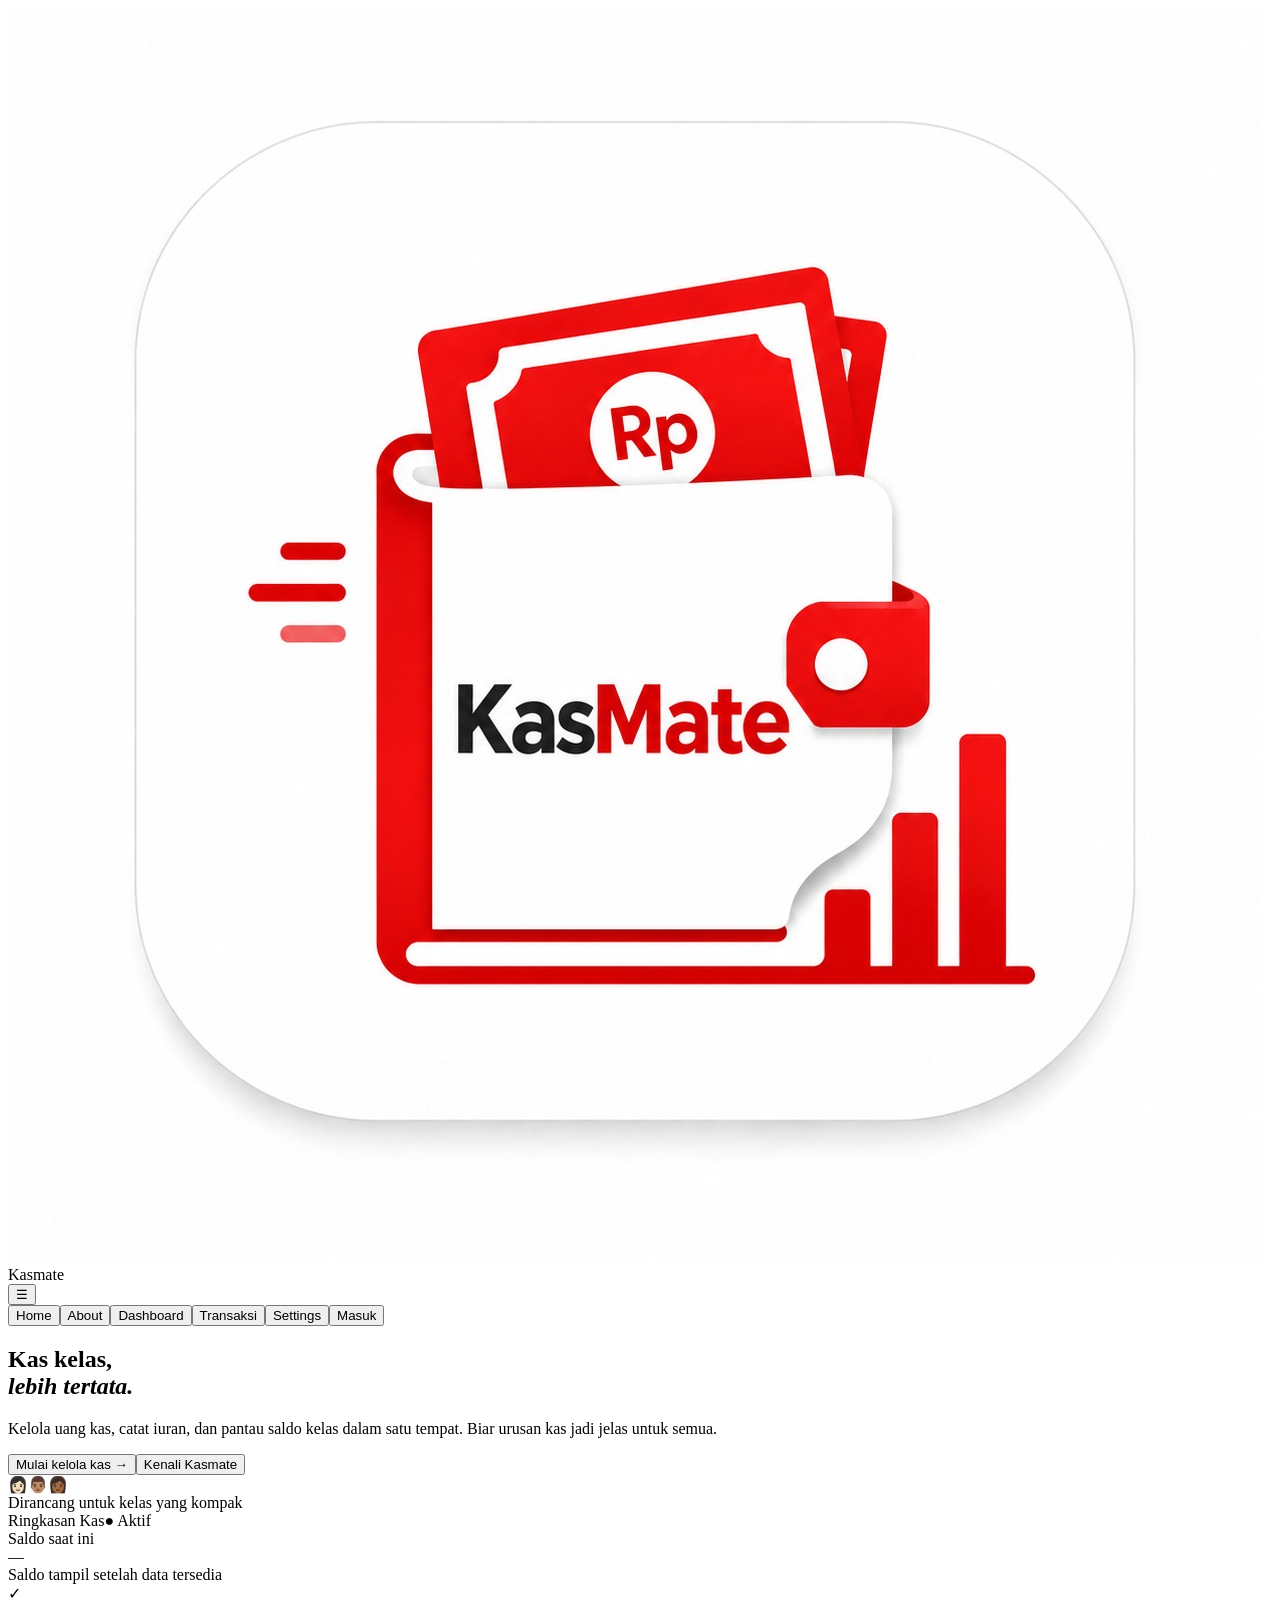
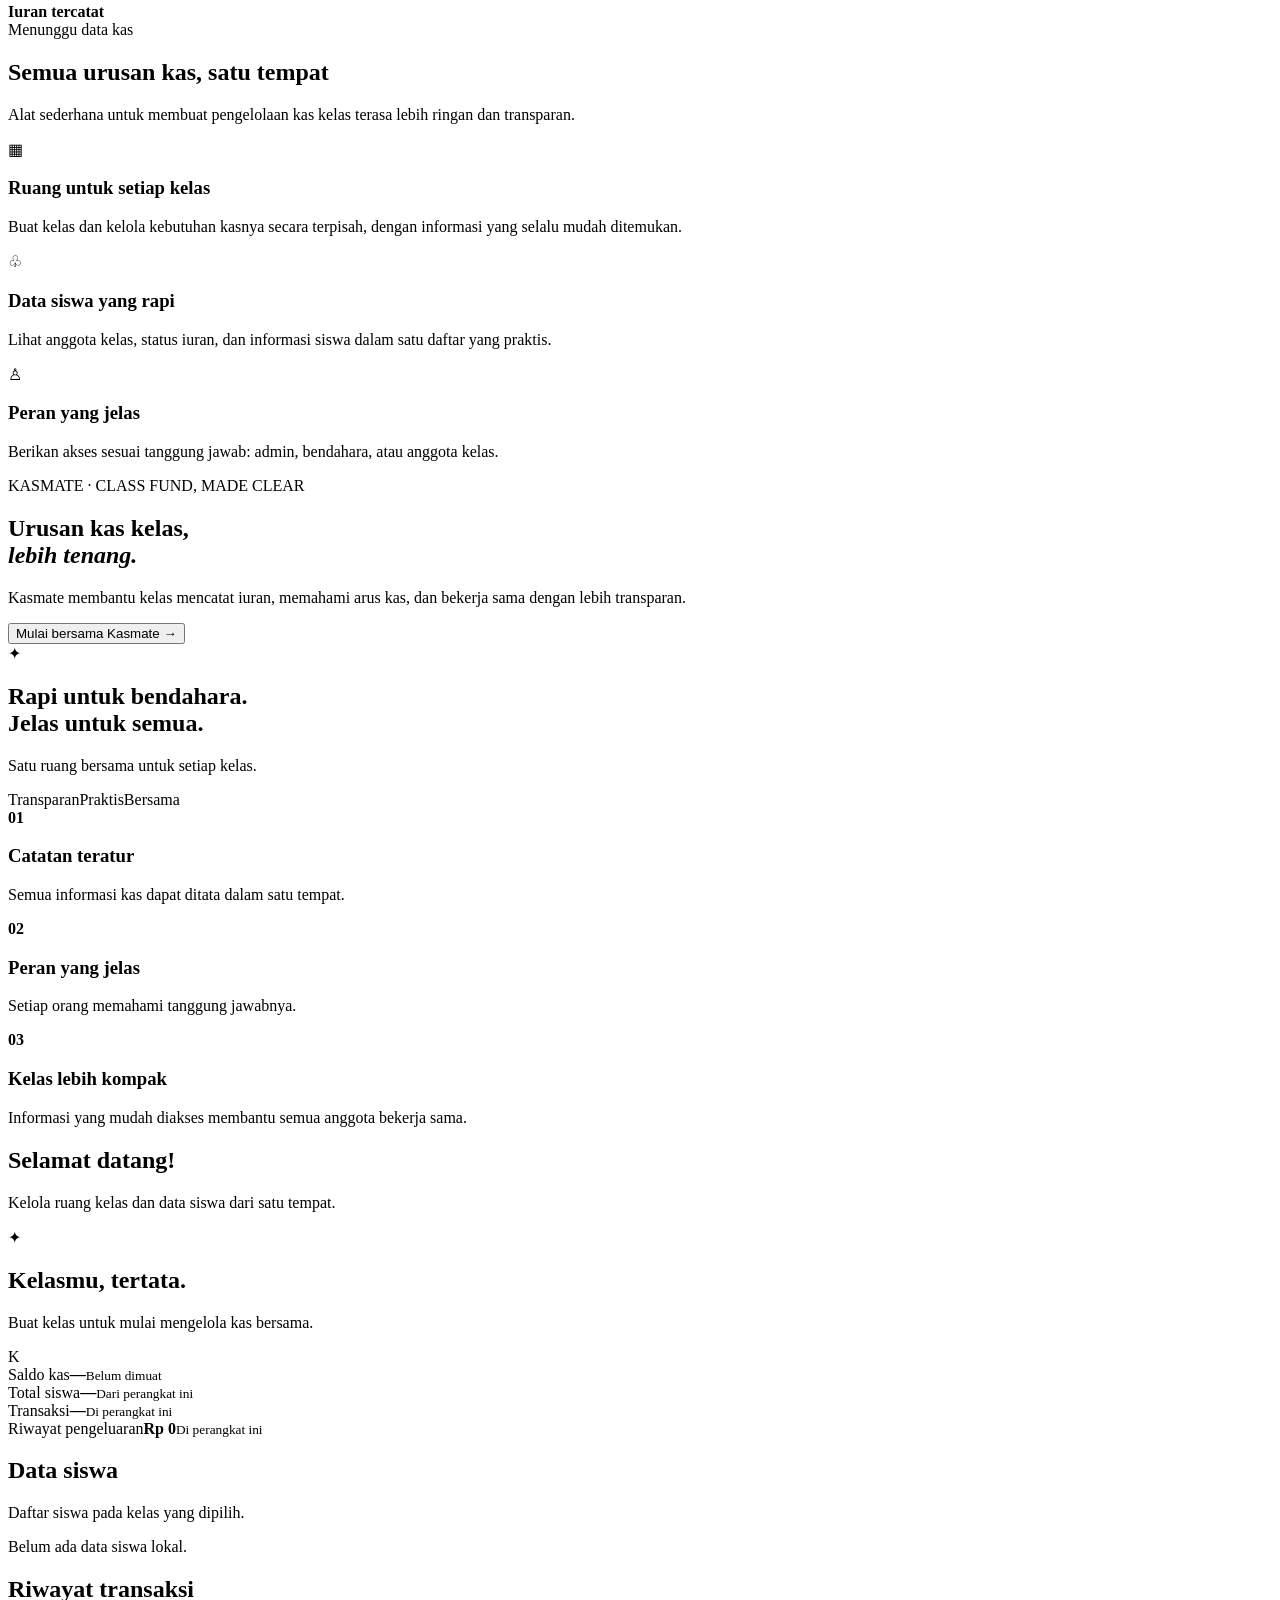
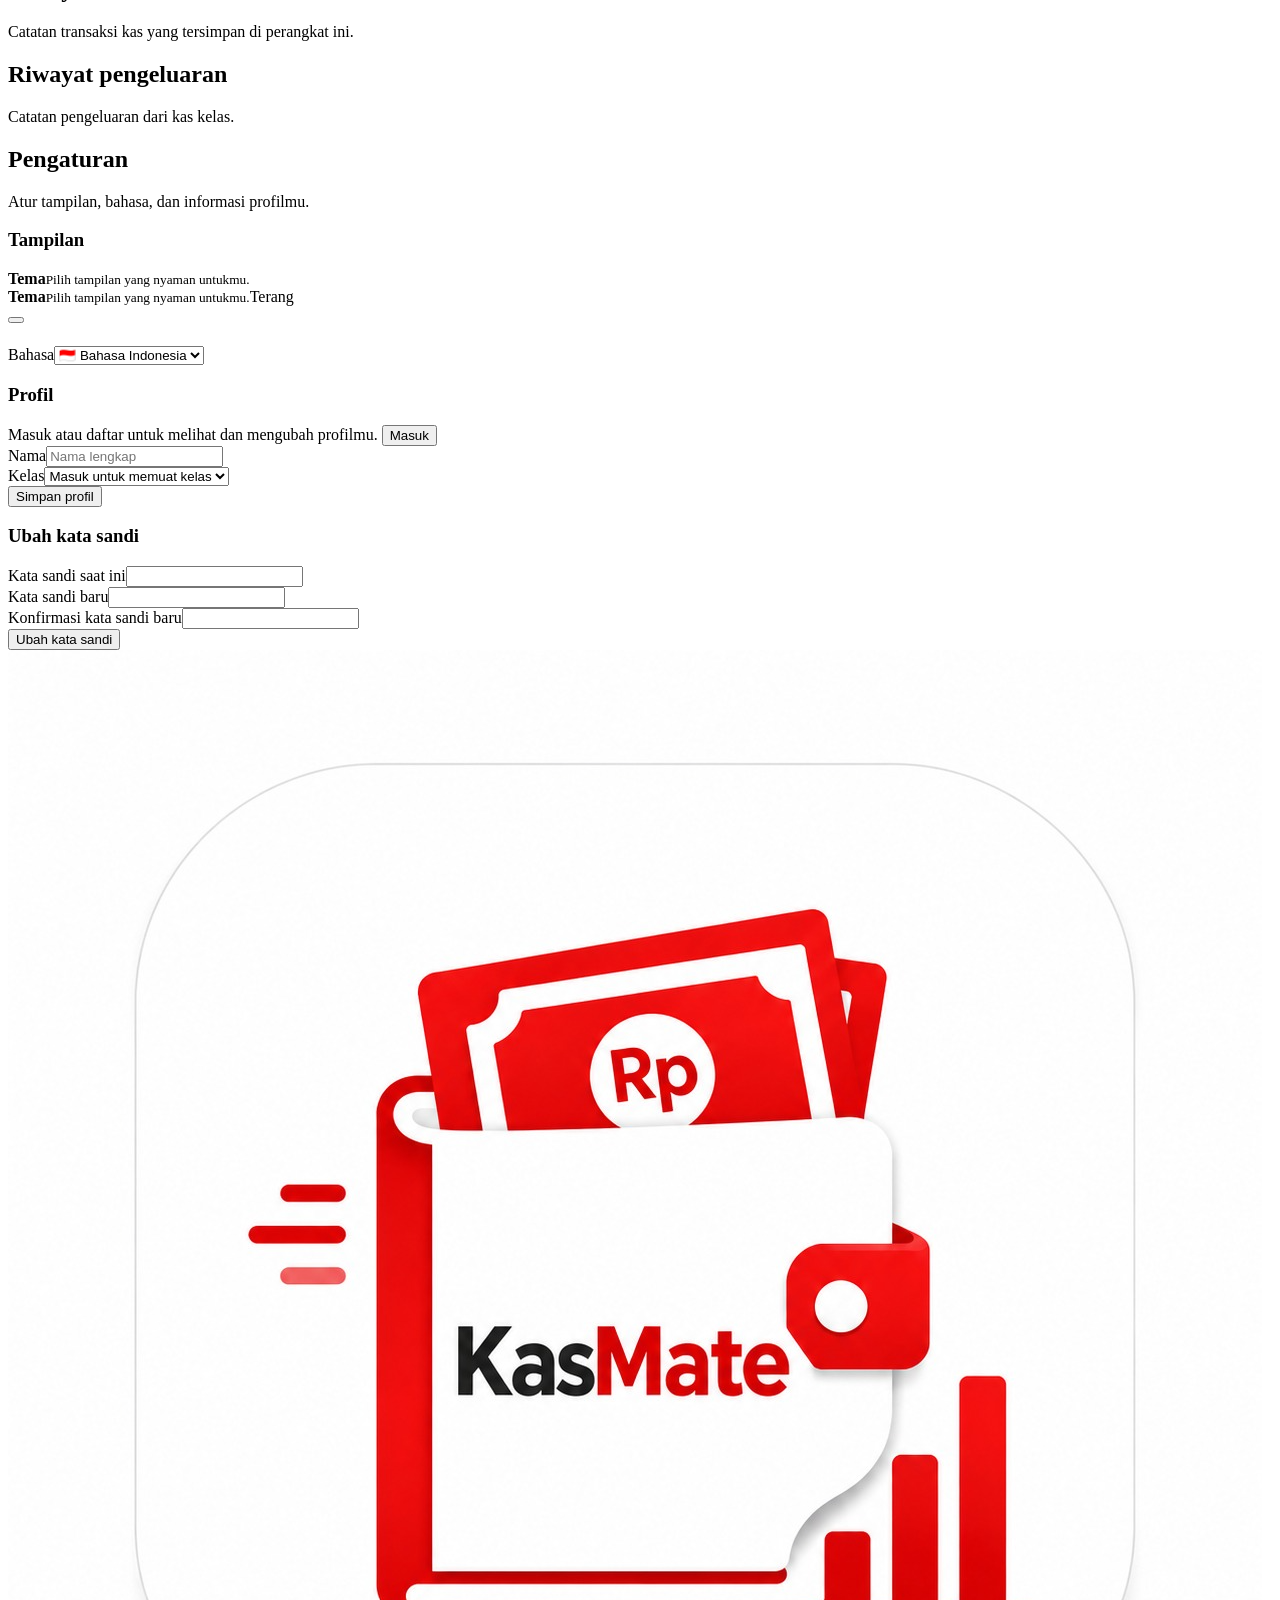
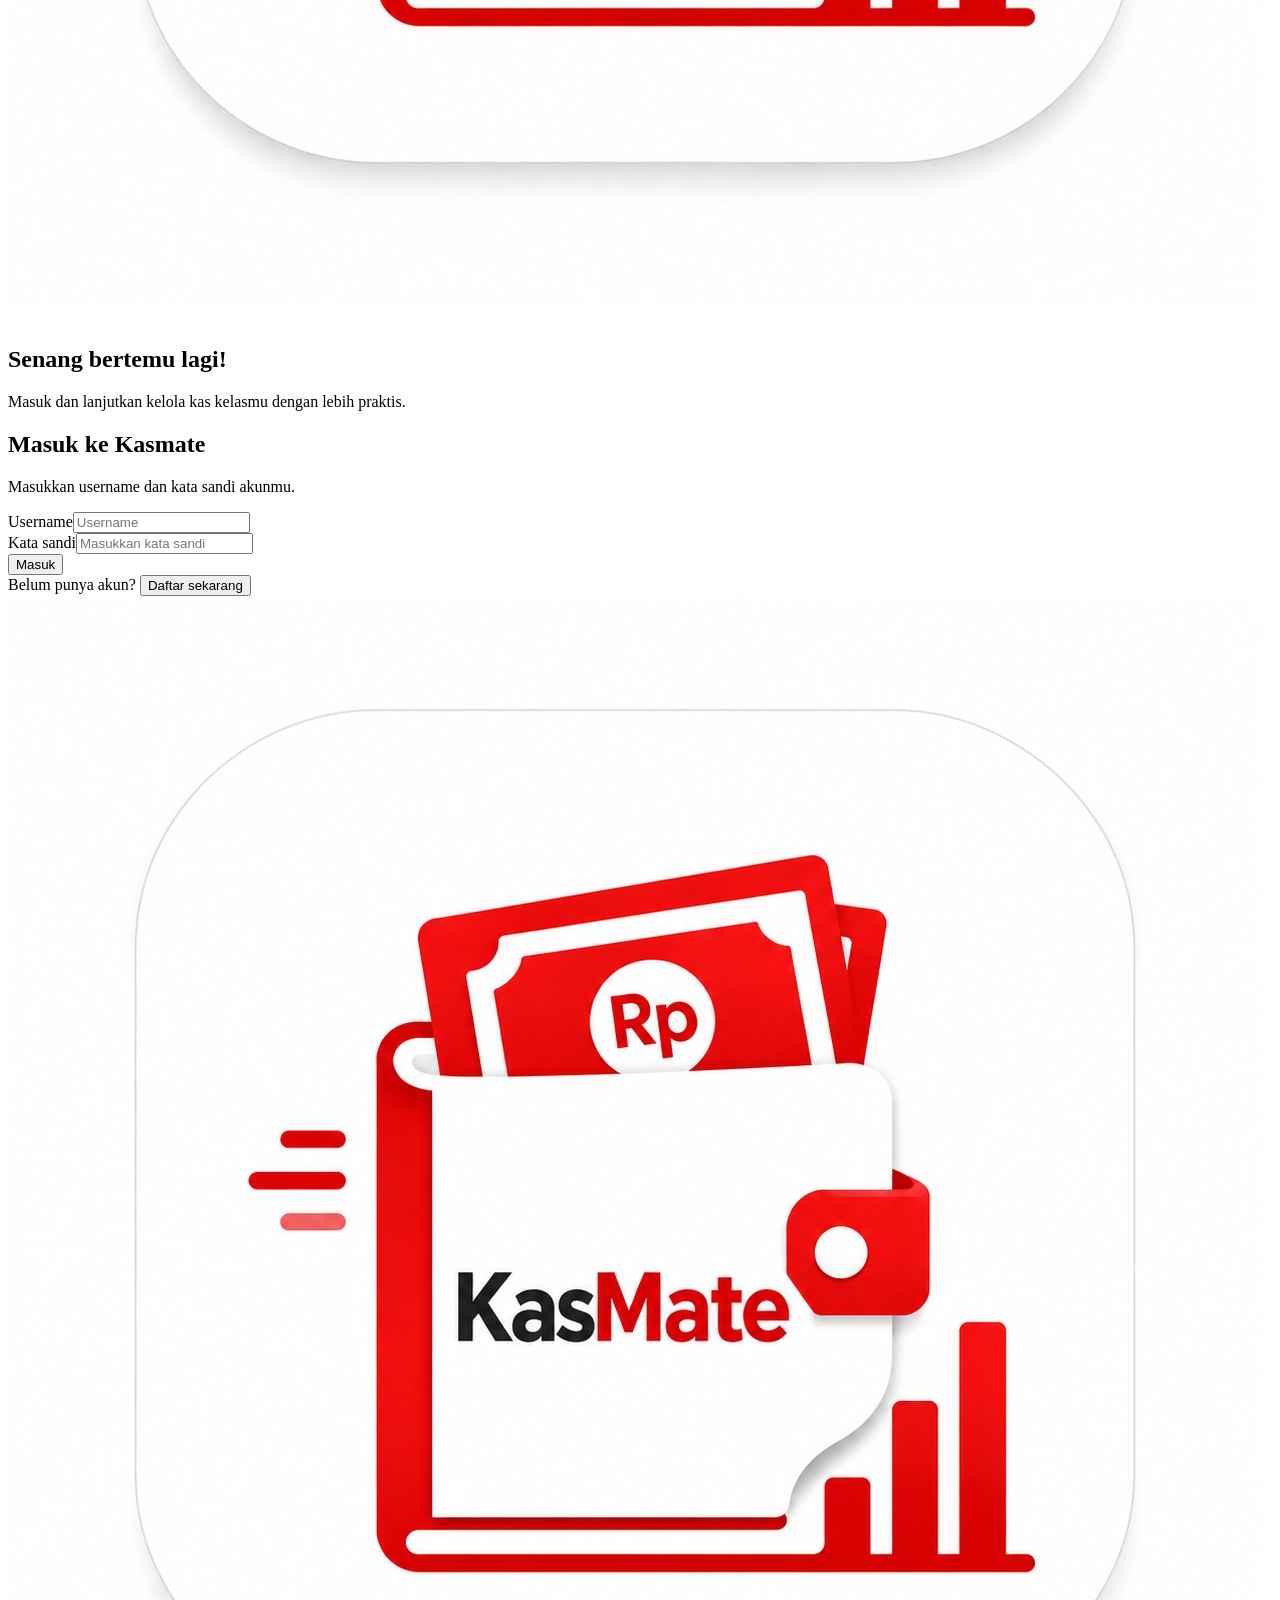
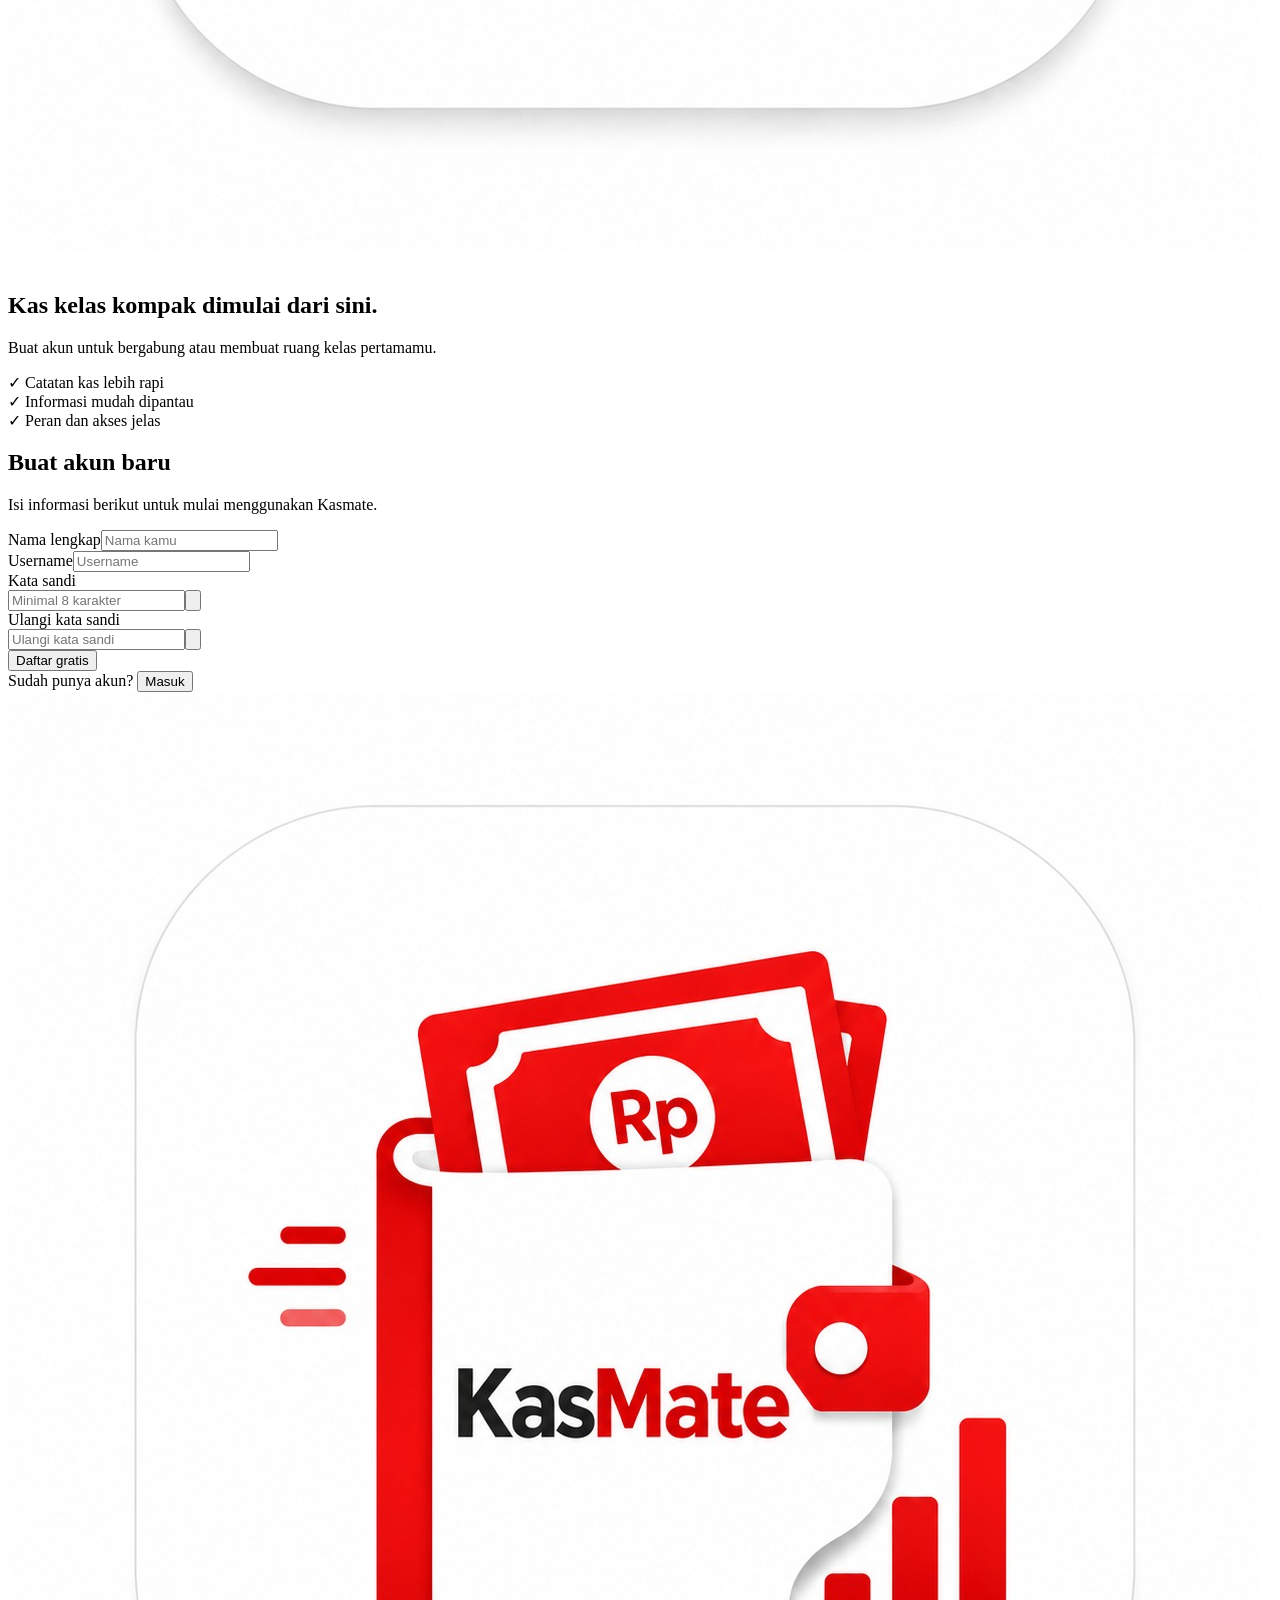
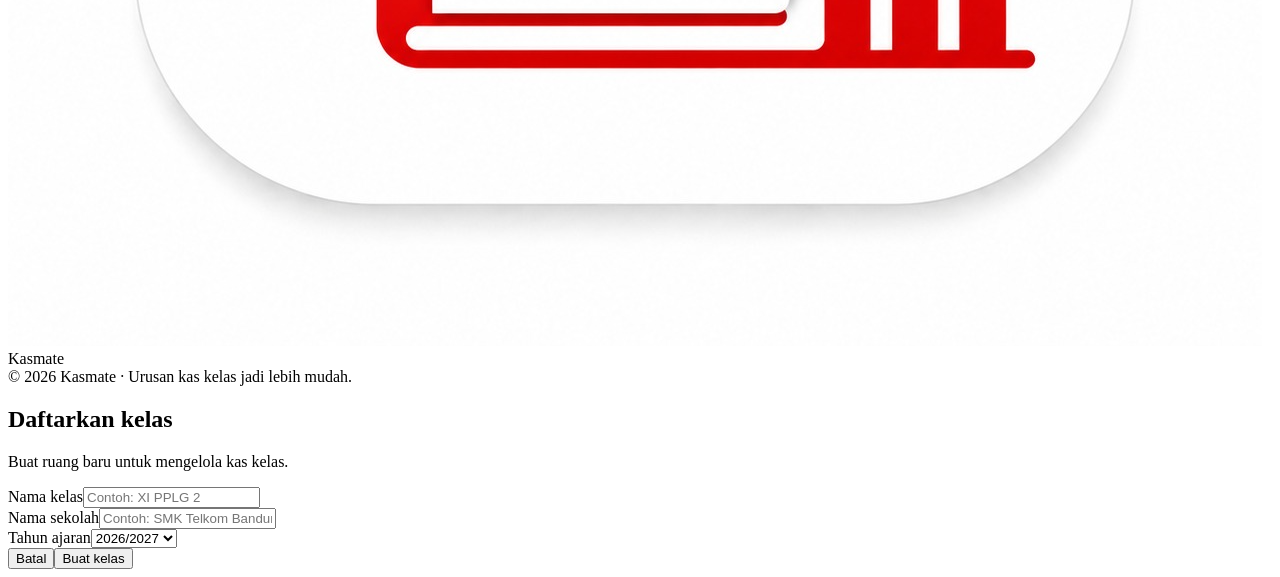
==== index.html @ 369779e2 "ngubah sedikit once again" ====
<!doctype html>
<html lang="id">
<head>
    <meta charset="utf-8">
    <meta name="viewport" content="width=device-width,initial-scale=1">
    <meta name="theme-color" content="#E31E24">
    <title>Kasmate — Kas kelas, lebih tertata</title>
    <link rel="stylesheet" href="./style.css">
</head>
<body>
    <div class="shell">
        <header class="topbar">
            <div class="brand" onclick="go('home')"><img class="brand-image" src="./kasmate-logo.png"
                    alt="Logo Kasmate">Kasmate</div><button class="mobile-menu"
                onclick="document.querySelector('.nav').classList.toggle('open')">☰</button>
            <nav class="nav" id="nav"><button data-page="home" onclick="go('home')">Home</button><button
                    data-page="about" onclick="go('about')">About</button><button data-page="dashboard"
                    onclick="go('dashboard')">Dashboard</button><button data-page="transactions" onclick="go('transactions')">Transaksi</button><button data-page="settings"
                    onclick="go('settings')">Settings</button><button class="nav-cta" id="accountBtn"
                    onclick="accountAction()">Masuk</button></nav>
        </header>
        <main>
            <section class="page active" id="home">
                <div class="hero">
                    <div>
                        <h1>Kas kelas,<br><em>lebih tertata.</em></h1>
                        <p class="lead">Kelola uang kas, catat iuran, dan pantau saldo kelas dalam satu tempat. Biar
                            urusan kas jadi jelas untuk semua.</p>
                        <div class="actions"><button class="primary" onclick="go('register')">Mulai kelola kas
                                <span>→</span></button><button class="secondary" onclick="go('about')">Kenali
                                Kasmate</button></div>
                        <div class="trust">
                            <div class="avatars"><span>👩🏻</span><span>👨🏽</span><span>👩🏾</span></div>Dirancang
                            untuk kelas yang kompak
                        </div>
                    </div>
                    <div class="hero-art">
                        <div class="blob"></div>
                        <div class="dash-card">
                            <div class="dash-head"><span>Ringkasan Kas</span><span class="badge">● Aktif</span></div>
                            <div class="sub">Saldo saat ini</div>
                            <div class="balance">—</div>
                            <div class="sub">Saldo tampil setelah data tersedia</div>
                            <div class="chart"><i></i><i></i><i></i><i></i><i></i><i></i><i></i><i></i></div>
                        </div>
                        <div class="mini-card">
                            <div class="mini-icon">✓</div>
                            <div><strong>Iuran tercatat</strong>
                                <div class="sub">Menunggu data kas</div>
                            </div>
                        </div>
                    </div>
                </div>
                <div class="section">
                    <div class="section-title">
                        <h2>Semua urusan kas, satu tempat</h2>
                        <p>Alat sederhana untuk membuat pengelolaan kas kelas terasa lebih ringan dan transparan.</p>
                    </div>
                    <div class="features">
                        <article class="feature">
                            <div class="icon">▦</div>
                            <h3>Ruang untuk setiap kelas</h3>
                            <p>Buat kelas dan kelola kebutuhan kasnya secara terpisah, dengan informasi yang selalu
                                mudah ditemukan.</p>
                        </article>
                        <article class="feature">
                            <div class="icon">♧</div>
                            <h3>Data siswa yang rapi</h3>
                            <p>Lihat anggota kelas, status iuran, dan informasi siswa dalam satu daftar yang praktis.
                            </p>
                        </article>
                        <article class="feature">
                            <div class="icon">♙</div>
                            <h3>Peran yang jelas</h3>
                            <p>Berikan akses sesuai tanggung jawab: admin, bendahara, atau anggota kelas.</p>
                        </article>
                    </div>
                </div>
            </section>
            <section class="page" id="about">
                <div class="about-hero">
                    <div class="about-copy"><span class="about-kicker">KASMATE · CLASS FUND, MADE CLEAR</span>
                        <h1>Urusan kas kelas,<br><em>lebih tenang.</em></h1>
                        <p>Kasmate membantu kelas mencatat iuran, memahami arus kas, dan bekerja sama dengan lebih
                            transparan.</p><button class="primary" onclick="go('register')">Mulai bersama Kasmate
                            <span>→</span></button>
                    </div>
                    <div class="about-visual">
                        <div class="about-orbit"></div>
                        <div class="about-feature"><span class="about-feature-icon">✦</span>
                            <h2>Rapi untuk bendahara.<br>Jelas untuk semua.</h2>
                            <p>Satu ruang bersama untuk setiap kelas.</p>
                            <div class="about-tags"><span>Transparan</span><span>Praktis</span><span>Bersama</span>
                            </div>
                        </div>
                    </div>
                </div>
                <div class="about-values">
                    <article><b>01</b>
                        <h3>Catatan teratur</h3>
                        <p>Semua informasi kas dapat ditata dalam satu tempat.</p>
                    </article>
                    <article><b>02</b>
                        <h3>Peran yang jelas</h3>
                        <p>Setiap orang memahami tanggung jawabnya.</p>
                    </article>
                    <article><b>03</b>
                        <h3>Kelas lebih kompak</h3>
                        <p>Informasi yang mudah diakses membantu semua anggota bekerja sama.</p>
                    </article>
                </div>
            </section>
            <section class="page" id="dashboard">
                <div class="panel-wrap">
                    <div class="panel-head">
                        <div>
                            <h1 id="welcome">Selamat datang!</h1>
                            <p>Kelola ruang kelas dan data siswa dari satu tempat.</p>
                        </div>
                    </div>
                    <div class="class-grid dashboard-class-grid" id="classGrid"></div>
                    <div class="dashboard-intro">
                        <div><span class="dash-mark">✦</span>
                            <h2>Kelasmu, tertata.</h2>
                            <p>Buat kelas untuk mulai mengelola kas bersama.</p>
                        </div>
                        <div class="dash-decoration">K</div>
                    </div><div class="stats api-stats"><div class="stat"><span>Saldo kas</span><strong id="apiBalance">—</strong><small id="apiConnection">Belum dimuat</small></div><div class="stat"><span>Total siswa</span><strong id="apiStudentCount">—</strong><small data-local-status>Dari perangkat ini</small></div><div class="stat"><span data-t="transactionHistory">Transaksi</span><strong id="apiTransactionCount">—</strong><small>Di perangkat ini</small></div><div class="stat expense-stat"><span data-t="expenseHistory">Riwayat pengeluaran</span><strong id="expenseHistoryTotal">Rp 0</strong><small id="expenseHistoryMeta">Di perangkat ini</small></div></div>
                    <div class="panel dashboard-students">
                        <div class="panel-head"><div><h2 data-t="studentsTitle">Data siswa</h2><p data-t="studentsDesc">Daftar siswa pada kelas yang dipilih.</p></div></div>
                        <form id="studentRegistrationForm" class="student-registration" hidden>
                            <h3 data-t="registerStudent">Daftarkan murid</h3>
                            <div class="student-form-grid">
                                <div class="field"><label for="studentName" data-t="studentName">Nama murid</label><input id="studentName" required placeholder="Nama lengkap"></div>
                                <div class="field"><label for="studentNis" data-t="studentNis">NIS</label><input id="studentNis" required placeholder="Nomor induk siswa"></div>
                                <div class="field"><label for="studentClass" data-t="studentClass">Kelas</label><select id="studentClass" required></select></div>
                                <div class="field"><label for="studentRole" data-t="classRole">Peran dalam kelas</label><select id="studentRole"><option value="siswa" data-t="ordinaryStudent">Murid biasa</option><option value="bendahara" data-t="treasurerAdmin">Bendahara</option></select></div>
                            </div>
                            <p class="role-help" id="studentRoleHelp">Bendahara juga mendapat hak Admin. Admin tidak otomatis mendapat hak Bendahara.</p>
                            <button class="primary" type="submit" data-t="saveStudent">Simpan murid</button>
                            <div class="notice" id="studentNotice"></div>
                        </form>
                        <div id="apiStudents" class="empty">Belum ada data siswa lokal.</div>
                    </div>
                </div>
            </section>
            <section class="page" id="transactions">
                <div class="panel-wrap">
                    <div class="panel-head"><div><h1 data-t="transactionHistory">Riwayat transaksi</h1><p data-t="transactionHistoryDesc">Catatan transaksi kas yang tersimpan di perangkat ini.</p></div></div>
                    <div class="panel history-card"><div id="transactionHistoryFullList" class="history-list"></div></div>
                    <div class="panel history-card"><div class="panel-head"><div><h2 data-t="expenseHistory">Riwayat pengeluaran</h2><p data-t="expenseHistoryDesc">Catatan pengeluaran dari kas kelas.</p></div></div><div id="expenseHistoryFullList" class="history-list"></div></div>
                </div>
            </section>
            <section class="page" id="settings">
                <div class="panel-wrap">
                    <div class="panel-head">
                        <div>
                            <h1 data-t="settingsTitle">Pengaturan</h1>
                            <p data-t="settingsDesc">Atur tampilan, bahasa, dan informasi profilmu.</p>
                        </div>
                    </div>
                    <div class="grid-two">
                        <div class="panel">
                            <h3 data-t="appearance">Tampilan</h3>
                            <div class="row">
                                <div><strong data-t="theme">Tema</strong><small data-t="themeDesc">Pilih tampilan yang
                                        nyaman untukmu.</small></div>
                            </div>
                            <div class="theme-toggle-row"><div class="theme-toggle-copy"><strong data-t="theme">Tema</strong><small data-t="themeDesc">Pilih tampilan yang nyaman untukmu.</small><span id="themeModeLabel" aria-live="polite">Terang</span></div><button type="button" class="theme-switch" id="themeSwitch" role="switch" aria-checked="false" aria-label="Tema" onclick="toggleTheme()"><span class="theme-switch-thumb" aria-hidden="true"></span></button></div>
                            <div class="field" style="margin-top:22px"><label for="languageSelect"
                                    data-t="language">Bahasa</label><select id="languageSelect"
                                    onchange="setLanguage(this.value)">
                                    <option value="id">🇮🇩 Bahasa Indonesia</option>
                                    <option value="en">🇬🇧 English</option>
                                </select></div>
                        </div>
                        <div class="panel" id="profilePanel">
                            <h3 data-t="profile">Profil</h3>
                            <div class="profile-locked" id="profileLocked">Masuk atau daftar untuk melihat dan mengubah
                                profilmu. <button onclick="go('login')">Masuk</button></div>
                            <form id="profileForm">
                                <div class="field"><label for="profileName" data-t="name">Nama</label><input
                                        id="profileName" required placeholder="Nama lengkap"></div>
                                <div class="field"><label for="profileClass" id="profileClassLabel" data-t="class">Kelas</label><select id="profileClass"><option value="">Masuk untuk memuat kelas</option></select></div><button class="primary" type="submit"
                                    data-t="saveProfile">Simpan profil</button>
                                <div class="notice" id="profileNotice"></div>
                            </form>
                            <form id="passwordForm" class="password-form"><h3 data-t="changePassword">Ubah kata sandi</h3><div class="field"><label for="currentPassword" data-t="currentPassword">Kata sandi saat ini</label><input id="currentPassword" type="password" autocomplete="current-password" required></div><div class="field"><label for="newPassword" data-t="newPassword">Kata sandi baru</label><input id="newPassword" type="password" minlength="8" autocomplete="new-password" required></div><div class="field"><label for="confirmPassword" data-t="confirmPassword">Konfirmasi kata sandi baru</label><input id="confirmPassword" type="password" minlength="8" autocomplete="new-password" required></div><button class="secondary" type="submit" data-t="updatePassword">Ubah kata sandi</button><div class="notice" id="passwordNotice"></div></form>
                        </div>
                    </div>
                </div>
            </section>
            <section class="page" id="login">
                <div class="auth-shell">
                    <div class="auth-aside"><span class="brand" style="color:white"><img class="brand-image"
                                src="./kasmate-logo.png" alt="Logo Kasmate">Kasmate</span>
                        <h2>Senang bertemu lagi!</h2>
                        <p>Masuk dan lanjutkan kelola kas kelasmu dengan lebih praktis.</p>
                    </div>
                    <div class="auth-content">
                        <form class="auth-form" id="loginForm">
                            <h1>Masuk ke Kasmate</h1>
                            <p>Masukkan username dan kata sandi akunmu.</p>
                            <div class="notice" id="loginNotice"></div>
                            <div class="field"><label>Username</label><input type="text" placeholder="Username"
                                    required></div>
                            <div class="field"><label>Kata sandi</label><input type="password"
                                    placeholder="Masukkan kata sandi" required minlength="8"></div><button
                                class="primary">Masuk</button>
                            <div class="switch">Belum punya akun? <button type="button" onclick="go('register')">Daftar
                                    sekarang</button></div>
                        </form>
                    </div>
                </div>
            </section>
            <section class="page" id="register">
                <div class="auth-shell">
                    <div class="auth-aside"><span class="brand" style="color:white"><img class="brand-image"
                                src="./kasmate-logo.png" alt="Logo Kasmate">Kasmate</span>
                        <h2>Kas kelas kompak dimulai dari sini.</h2>
                        <p>Buat akun untuk bergabung atau membuat ruang kelas pertamamu.</p>
                        <p>✓ Catatan kas lebih rapi<br>✓ Informasi mudah dipantau<br>✓ Peran dan akses jelas</p>
                    </div>
                    <div class="auth-content">
                        <form class="auth-form" id="registerForm">
                            <h1>Buat akun baru</h1>
                            <p>Isi informasi berikut untuk mulai menggunakan Kasmate.</p>
                            <div class="notice" id="registerNotice"></div>
                            <div class="field"><label>Nama lengkap</label><input name="name" placeholder="Nama kamu"
                                    required></div>
                            <div class="field"><label>Username</label><input name="username" type="text"
                                    placeholder="Username" required></div>
                            <div class="field"><label for="registerPassword">Kata sandi</label><div class="password-input-wrap"><input id="registerPassword" name="password" type="password" autocomplete="new-password" placeholder="Minimal 8 karakter" required minlength="8"><button class="password-toggle" type="button" data-password-toggle="registerPassword" aria-label="Lihat kata sandi" aria-pressed="false"><svg viewBox="0 0 24 24" aria-hidden="true"><path d="M2 12s3.6-7 10-7 10 7 10 7-3.6 7-10 7S2 12 2 12Z"/><circle cx="12" cy="12" r="3"/></svg></button></div></div>
                            <div class="field"><label for="registerPasswordConfirm">Ulangi kata sandi</label><div class="password-input-wrap"><input id="registerPasswordConfirm" name="confirmPassword" type="password" autocomplete="new-password" placeholder="Ulangi kata sandi" required><button class="password-toggle" type="button" data-password-toggle="registerPasswordConfirm" aria-label="Lihat kata sandi" aria-pressed="false"><svg viewBox="0 0 24 24" aria-hidden="true"><path d="M2 12s3.6-7 10-7 10 7 10 7-3.6 7-10 7S2 12 2 12Z"/><circle cx="12" cy="12" r="3"/></svg></button></div></div>
                            <button class="primary">Daftar
                                gratis</button>
                            <div class="switch">Sudah punya akun? <button type="button"
                                    onclick="go('login')">Masuk</button></div>
                        </form>
                    </div>
                </div>
            </section>
        </main>
        <footer class="footer">
            <div class="brand" onclick="go('home')"><img class="brand-image" src="./kasmate-logo.png"
                    alt="Logo Kasmate">Kasmate</div><span>© 2026 Kasmate · Urusan kas kelas jadi lebih mudah.</span>
        </footer>
    </div>
    <div class="modal-back" id="modalBack" onclick="if(event.target===this)closeModal()">
        <div class="modal">
            <h2>Daftarkan kelas</h2>
            <p>Buat ruang baru untuk mengelola kas kelas.</p>
            <div class="field"><label>Nama kelas</label><input id="newClassName" placeholder="Contoh: XI PPLG 2"></div>
            <div class="field"><label>Nama sekolah</label><input id="newSchool"
                    placeholder="Contoh: SMK Telkom Bandung"></div>
            <div class="field"><label>Tahun ajaran</label><select id="newYear">
                    <option>2026/2027</option>
                    <option>2025/2026</option>
                </select></div>
            <div class="modal-actions"><button class="secondary" onclick="closeModal()">Batal</button><button
                    class="primary" onclick="addClass()">Buat kelas</button></div>
        </div>
    </div>
    <div class="toast" id="toast"></div>
        <script src="./script.js"></script>
</body>
</html>
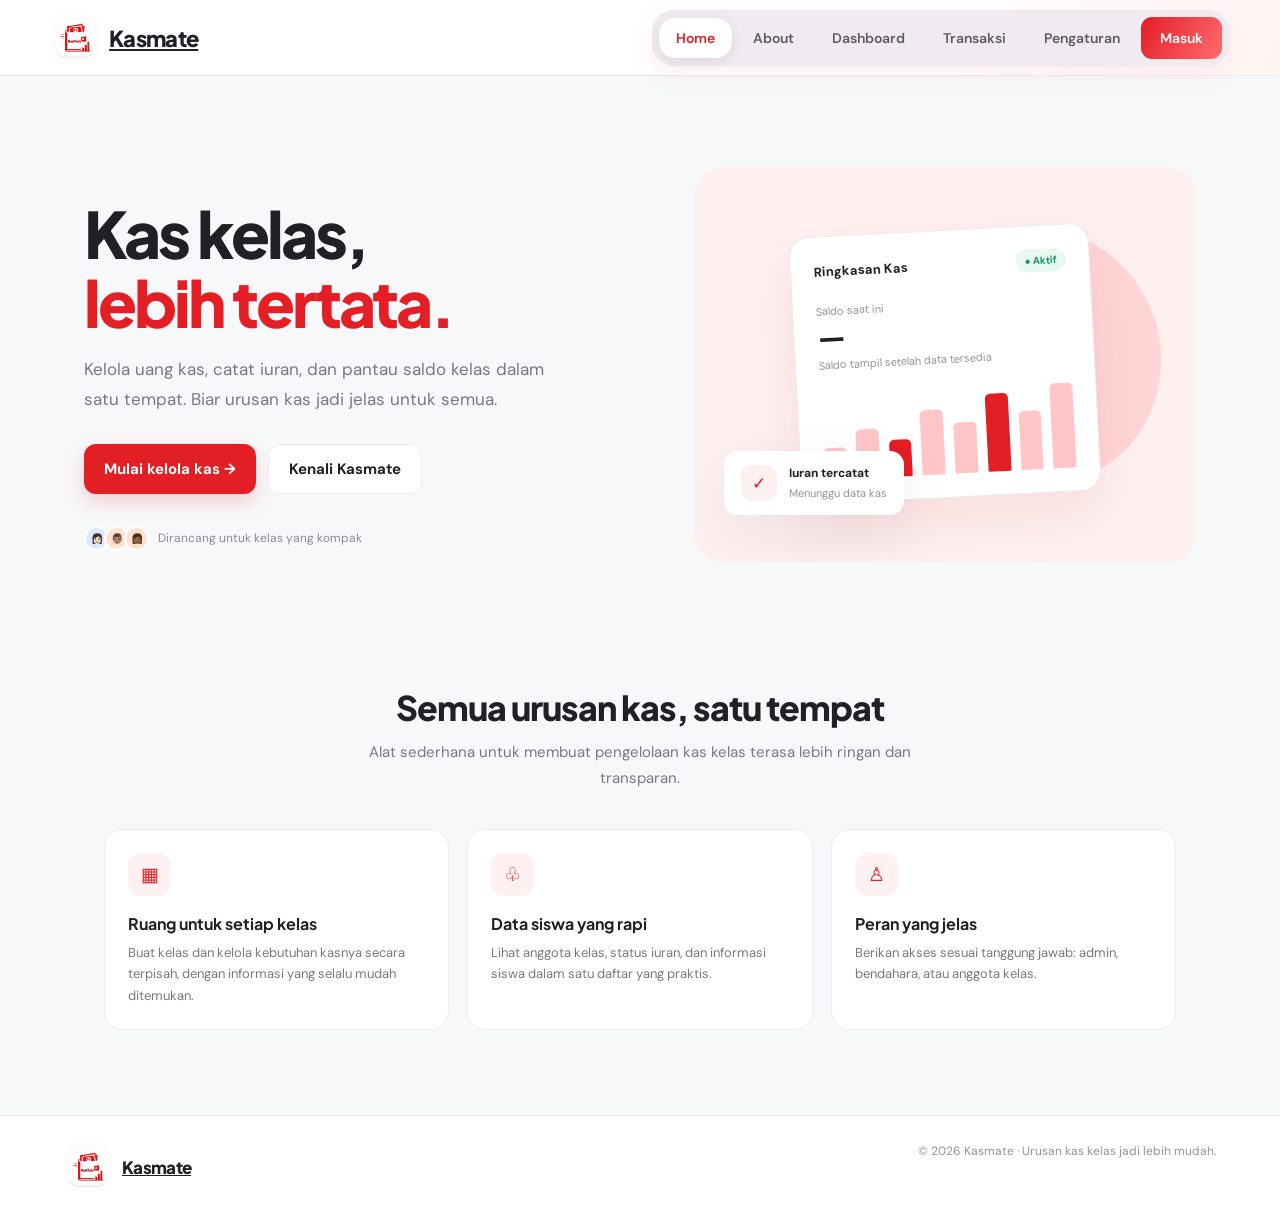
==== commit e4205a3d: "steven josjis" ====
--- a/index.html
+++ b/index.html
@@ -1,51 +1,92 @@
 <!doctype html>
 <html lang="id">
 <head>
-    <meta charset="utf-8">
-    <meta name="viewport" content="width=device-width,initial-scale=1">
-    <meta name="theme-color" content="#E31E24">
-    <title>Kasmate — Kas kelas, lebih tertata</title>
-    <link rel="stylesheet" href="./style.css">
+<meta charset="utf-8">
+<meta name="viewport" content="width=device-width,initial-scale=1">
+<meta name="theme-color" content="#E31E24">
+<title>Kasmate — Kas kelas, lebih tertata</title>
+<link rel="stylesheet" href="./css/style.css">
 </head>
 <body>
-    <div class="shell">
-        <header class="topbar">
-            <div class="brand" onclick="go('home')"><img class="brand-image" src="./kasmate-logo.png"
-                    alt="Logo Kasmate">Kasmate</div><button class="mobile-menu"
+<div class="shell">
+<header class="topbar">
+            <a class="brand" href="index.html">
+<img class="brand-image" src="./assets/kasmate-logo.png"
+                    alt="Logo Kasmate">Kasmate</a>
+<button class="mobile-menu"
                 onclick="document.querySelector('.nav').classList.toggle('open')">☰</button>
-            <nav class="nav" id="nav"><button data-page="home" onclick="go('home')">Home</button><button
-                    data-page="about" onclick="go('about')">About</button><button data-page="dashboard"
-                    onclick="go('dashboard')">Dashboard</button><button data-page="transactions" onclick="go('transactions')">Transaksi</button><button data-page="settings"
-                    onclick="go('settings')">Settings</button><button class="nav-cta" id="accountBtn"
-                    onclick="accountAction()">Masuk</button></nav>
+            <nav class="nav" id="nav">
+<a data-page="home"  href="index.html">Home</a>
+<a
+                    data-page="about" href="about.html">About</a>
+<a data-page="dashboard"
+                    href="dashboard.html">Dashboard</a>
+<a data-page="transactions" href="transactions.html">Transaksi</a>
+<a data-page="settings"
+                    href="settings.html">Settings</a>
+<button class="nav-cta" id="accountBtn"
+                    onclick="accountAction()">Masuk</button>
+</nav>
         </header>
-        <main>
-            <section class="page active" id="home">
+<main>
+<section class="page active" id="home">
                 <div class="hero">
                     <div>
-                        <h1>Kas kelas,<br><em>lebih tertata.</em></h1>
+                        <h1>Kas kelas,<br>
+<em>lebih tertata.</em>
+</h1>
                         <p class="lead">Kelola uang kas, catat iuran, dan pantau saldo kelas dalam satu tempat. Biar
                             urusan kas jadi jelas untuk semua.</p>
-                        <div class="actions"><button class="primary" onclick="go('register')">Mulai kelola kas
-                                <span>→</span></button><button class="secondary" onclick="go('about')">Kenali
-                                Kasmate</button></div>
+                        <div class="actions">
+<button class="primary" onclick="go('register')">Mulai kelola kas
+                                <span>→</span>
+</button>
+<button class="secondary" onclick="go('about')">Kenali
+                                Kasmate</button>
+</div>
                         <div class="trust">
-                            <div class="avatars"><span>👩🏻</span><span>👨🏽</span><span>👩🏾</span></div>Dirancang
+                            <div class="avatars">
+<span>👩🏻</span>
+<span>👨🏽</span>
+<span>👩🏾</span>
+</div>Dirancang
                             untuk kelas yang kompak
                         </div>
                     </div>
                     <div class="hero-art">
-                        <div class="blob"></div>
+                        <div class="blob">
+</div>
                         <div class="dash-card">
-                            <div class="dash-head"><span>Ringkasan Kas</span><span class="badge">● Aktif</span></div>
+                            <div class="dash-head">
+<span>Ringkasan Kas</span>
+<span class="badge">● Aktif</span>
+</div>
                             <div class="sub">Saldo saat ini</div>
                             <div class="balance">—</div>
                             <div class="sub">Saldo tampil setelah data tersedia</div>
-                            <div class="chart"><i></i><i></i><i></i><i></i><i></i><i></i><i></i><i></i></div>
+                            <div class="chart">
+<i>
+</i>
+<i>
+</i>
+<i>
+</i>
+<i>
+</i>
+<i>
+</i>
+<i>
+</i>
+<i>
+</i>
+<i>
+</i>
+</div>
                         </div>
                         <div class="mini-card">
                             <div class="mini-icon">✓</div>
-                            <div><strong>Iuran tercatat</strong>
+                            <div>
+<strong>Iuran tercatat</strong>
                                 <div class="sub">Menunggu data kas</div>
                             </div>
                         </div>
@@ -77,191 +118,42 @@
                     </div>
                 </div>
             </section>
-            <section class="page" id="about">
-                <div class="about-hero">
-                    <div class="about-copy"><span class="about-kicker">KASMATE · CLASS FUND, MADE CLEAR</span>
-                        <h1>Urusan kas kelas,<br><em>lebih tenang.</em></h1>
-                        <p>Kasmate membantu kelas mencatat iuran, memahami arus kas, dan bekerja sama dengan lebih
-                            transparan.</p><button class="primary" onclick="go('register')">Mulai bersama Kasmate
-                            <span>→</span></button>
-                    </div>
-                    <div class="about-visual">
-                        <div class="about-orbit"></div>
-                        <div class="about-feature"><span class="about-feature-icon">✦</span>
-                            <h2>Rapi untuk bendahara.<br>Jelas untuk semua.</h2>
-                            <p>Satu ruang bersama untuk setiap kelas.</p>
-                            <div class="about-tags"><span>Transparan</span><span>Praktis</span><span>Bersama</span>
-                            </div>
-                        </div>
-                    </div>
-                </div>
-                <div class="about-values">
-                    <article><b>01</b>
-                        <h3>Catatan teratur</h3>
-                        <p>Semua informasi kas dapat ditata dalam satu tempat.</p>
-                    </article>
-                    <article><b>02</b>
-                        <h3>Peran yang jelas</h3>
-                        <p>Setiap orang memahami tanggung jawabnya.</p>
-                    </article>
-                    <article><b>03</b>
-                        <h3>Kelas lebih kompak</h3>
-                        <p>Informasi yang mudah diakses membantu semua anggota bekerja sama.</p>
-                    </article>
-                </div>
-            </section>
-            <section class="page" id="dashboard">
-                <div class="panel-wrap">
-                    <div class="panel-head">
-                        <div>
-                            <h1 id="welcome">Selamat datang!</h1>
-                            <p>Kelola ruang kelas dan data siswa dari satu tempat.</p>
-                        </div>
-                    </div>
-                    <div class="class-grid dashboard-class-grid" id="classGrid"></div>
-                    <div class="dashboard-intro">
-                        <div><span class="dash-mark">✦</span>
-                            <h2>Kelasmu, tertata.</h2>
-                            <p>Buat kelas untuk mulai mengelola kas bersama.</p>
-                        </div>
-                        <div class="dash-decoration">K</div>
-                    </div><div class="stats api-stats"><div class="stat"><span>Saldo kas</span><strong id="apiBalance">—</strong><small id="apiConnection">Belum dimuat</small></div><div class="stat"><span>Total siswa</span><strong id="apiStudentCount">—</strong><small data-local-status>Dari perangkat ini</small></div><div class="stat"><span data-t="transactionHistory">Transaksi</span><strong id="apiTransactionCount">—</strong><small>Di perangkat ini</small></div><div class="stat expense-stat"><span data-t="expenseHistory">Riwayat pengeluaran</span><strong id="expenseHistoryTotal">Rp 0</strong><small id="expenseHistoryMeta">Di perangkat ini</small></div></div>
-                    <div class="panel dashboard-students">
-                        <div class="panel-head"><div><h2 data-t="studentsTitle">Data siswa</h2><p data-t="studentsDesc">Daftar siswa pada kelas yang dipilih.</p></div></div>
-                        <form id="studentRegistrationForm" class="student-registration" hidden>
-                            <h3 data-t="registerStudent">Daftarkan murid</h3>
-                            <div class="student-form-grid">
-                                <div class="field"><label for="studentName" data-t="studentName">Nama murid</label><input id="studentName" required placeholder="Nama lengkap"></div>
-                                <div class="field"><label for="studentNis" data-t="studentNis">NIS</label><input id="studentNis" required placeholder="Nomor induk siswa"></div>
-                                <div class="field"><label for="studentClass" data-t="studentClass">Kelas</label><select id="studentClass" required></select></div>
-                                <div class="field"><label for="studentRole" data-t="classRole">Peran dalam kelas</label><select id="studentRole"><option value="siswa" data-t="ordinaryStudent">Murid biasa</option><option value="bendahara" data-t="treasurerAdmin">Bendahara</option></select></div>
-                            </div>
-                            <p class="role-help" id="studentRoleHelp">Bendahara juga mendapat hak Admin. Admin tidak otomatis mendapat hak Bendahara.</p>
-                            <button class="primary" type="submit" data-t="saveStudent">Simpan murid</button>
-                            <div class="notice" id="studentNotice"></div>
-                        </form>
-                        <div id="apiStudents" class="empty">Belum ada data siswa lokal.</div>
-                    </div>
-                </div>
-            </section>
-            <section class="page" id="transactions">
-                <div class="panel-wrap">
-                    <div class="panel-head"><div><h1 data-t="transactionHistory">Riwayat transaksi</h1><p data-t="transactionHistoryDesc">Catatan transaksi kas yang tersimpan di perangkat ini.</p></div></div>
-                    <div class="panel history-card"><div id="transactionHistoryFullList" class="history-list"></div></div>
-                    <div class="panel history-card"><div class="panel-head"><div><h2 data-t="expenseHistory">Riwayat pengeluaran</h2><p data-t="expenseHistoryDesc">Catatan pengeluaran dari kas kelas.</p></div></div><div id="expenseHistoryFullList" class="history-list"></div></div>
-                </div>
-            </section>
-            <section class="page" id="settings">
-                <div class="panel-wrap">
-                    <div class="panel-head">
-                        <div>
-                            <h1 data-t="settingsTitle">Pengaturan</h1>
-                            <p data-t="settingsDesc">Atur tampilan, bahasa, dan informasi profilmu.</p>
-                        </div>
-                    </div>
-                    <div class="grid-two">
-                        <div class="panel">
-                            <h3 data-t="appearance">Tampilan</h3>
-                            <div class="row">
-                                <div><strong data-t="theme">Tema</strong><small data-t="themeDesc">Pilih tampilan yang
-                                        nyaman untukmu.</small></div>
-                            </div>
-                            <div class="theme-toggle-row"><div class="theme-toggle-copy"><strong data-t="theme">Tema</strong><small data-t="themeDesc">Pilih tampilan yang nyaman untukmu.</small><span id="themeModeLabel" aria-live="polite">Terang</span></div><button type="button" class="theme-switch" id="themeSwitch" role="switch" aria-checked="false" aria-label="Tema" onclick="toggleTheme()"><span class="theme-switch-thumb" aria-hidden="true"></span></button></div>
-                            <div class="field" style="margin-top:22px"><label for="languageSelect"
-                                    data-t="language">Bahasa</label><select id="languageSelect"
-                                    onchange="setLanguage(this.value)">
-                                    <option value="id">🇮🇩 Bahasa Indonesia</option>
-                                    <option value="en">🇬🇧 English</option>
-                                </select></div>
-                        </div>
-                        <div class="panel" id="profilePanel">
-                            <h3 data-t="profile">Profil</h3>
-                            <div class="profile-locked" id="profileLocked">Masuk atau daftar untuk melihat dan mengubah
-                                profilmu. <button onclick="go('login')">Masuk</button></div>
-                            <form id="profileForm">
-                                <div class="field"><label for="profileName" data-t="name">Nama</label><input
-                                        id="profileName" required placeholder="Nama lengkap"></div>
-                                <div class="field"><label for="profileClass" id="profileClassLabel" data-t="class">Kelas</label><select id="profileClass"><option value="">Masuk untuk memuat kelas</option></select></div><button class="primary" type="submit"
-                                    data-t="saveProfile">Simpan profil</button>
-                                <div class="notice" id="profileNotice"></div>
-                            </form>
-                            <form id="passwordForm" class="password-form"><h3 data-t="changePassword">Ubah kata sandi</h3><div class="field"><label for="currentPassword" data-t="currentPassword">Kata sandi saat ini</label><input id="currentPassword" type="password" autocomplete="current-password" required></div><div class="field"><label for="newPassword" data-t="newPassword">Kata sandi baru</label><input id="newPassword" type="password" minlength="8" autocomplete="new-password" required></div><div class="field"><label for="confirmPassword" data-t="confirmPassword">Konfirmasi kata sandi baru</label><input id="confirmPassword" type="password" minlength="8" autocomplete="new-password" required></div><button class="secondary" type="submit" data-t="updatePassword">Ubah kata sandi</button><div class="notice" id="passwordNotice"></div></form>
-                        </div>
-                    </div>
-                </div>
-            </section>
-            <section class="page" id="login">
-                <div class="auth-shell">
-                    <div class="auth-aside"><span class="brand" style="color:white"><img class="brand-image"
-                                src="./kasmate-logo.png" alt="Logo Kasmate">Kasmate</span>
-                        <h2>Senang bertemu lagi!</h2>
-                        <p>Masuk dan lanjutkan kelola kas kelasmu dengan lebih praktis.</p>
-                    </div>
-                    <div class="auth-content">
-                        <form class="auth-form" id="loginForm">
-                            <h1>Masuk ke Kasmate</h1>
-                            <p>Masukkan username dan kata sandi akunmu.</p>
-                            <div class="notice" id="loginNotice"></div>
-                            <div class="field"><label>Username</label><input type="text" placeholder="Username"
-                                    required></div>
-                            <div class="field"><label>Kata sandi</label><input type="password"
-                                    placeholder="Masukkan kata sandi" required minlength="8"></div><button
-                                class="primary">Masuk</button>
-                            <div class="switch">Belum punya akun? <button type="button" onclick="go('register')">Daftar
-                                    sekarang</button></div>
-                        </form>
-                    </div>
-                </div>
-            </section>
-            <section class="page" id="register">
-                <div class="auth-shell">
-                    <div class="auth-aside"><span class="brand" style="color:white"><img class="brand-image"
-                                src="./kasmate-logo.png" alt="Logo Kasmate">Kasmate</span>
-                        <h2>Kas kelas kompak dimulai dari sini.</h2>
-                        <p>Buat akun untuk bergabung atau membuat ruang kelas pertamamu.</p>
-                        <p>✓ Catatan kas lebih rapi<br>✓ Informasi mudah dipantau<br>✓ Peran dan akses jelas</p>
-                    </div>
-                    <div class="auth-content">
-                        <form class="auth-form" id="registerForm">
-                            <h1>Buat akun baru</h1>
-                            <p>Isi informasi berikut untuk mulai menggunakan Kasmate.</p>
-                            <div class="notice" id="registerNotice"></div>
-                            <div class="field"><label>Nama lengkap</label><input name="name" placeholder="Nama kamu"
-                                    required></div>
-                            <div class="field"><label>Username</label><input name="username" type="text"
-                                    placeholder="Username" required></div>
-                            <div class="field"><label for="registerPassword">Kata sandi</label><div class="password-input-wrap"><input id="registerPassword" name="password" type="password" autocomplete="new-password" placeholder="Minimal 8 karakter" required minlength="8"><button class="password-toggle" type="button" data-password-toggle="registerPassword" aria-label="Lihat kata sandi" aria-pressed="false"><svg viewBox="0 0 24 24" aria-hidden="true"><path d="M2 12s3.6-7 10-7 10 7 10 7-3.6 7-10 7S2 12 2 12Z"/><circle cx="12" cy="12" r="3"/></svg></button></div></div>
-                            <div class="field"><label for="registerPasswordConfirm">Ulangi kata sandi</label><div class="password-input-wrap"><input id="registerPasswordConfirm" name="confirmPassword" type="password" autocomplete="new-password" placeholder="Ulangi kata sandi" required><button class="password-toggle" type="button" data-password-toggle="registerPasswordConfirm" aria-label="Lihat kata sandi" aria-pressed="false"><svg viewBox="0 0 24 24" aria-hidden="true"><path d="M2 12s3.6-7 10-7 10 7 10 7-3.6 7-10 7S2 12 2 12Z"/><circle cx="12" cy="12" r="3"/></svg></button></div></div>
-                            <button class="primary">Daftar
-                                gratis</button>
-                            <div class="switch">Sudah punya akun? <button type="button"
-                                    onclick="go('login')">Masuk</button></div>
-                        </form>
-                    </div>
-                </div>
-            </section>
-        </main>
-        <footer class="footer">
-            <div class="brand" onclick="go('home')"><img class="brand-image" src="./kasmate-logo.png"
-                    alt="Logo Kasmate">Kasmate</div><span>© 2026 Kasmate · Urusan kas kelas jadi lebih mudah.</span>
+</main>
+<footer class="footer">
+            <a class="brand" href="index.html">
+<img class="brand-image" src="./assets/kasmate-logo.png"
+                    alt="Logo Kasmate">Kasmate</a>
+<span>© 2026 Kasmate · Urusan kas kelas jadi lebih mudah.</span>
         </footer>
-    </div>
-    <div class="modal-back" id="modalBack" onclick="if(event.target===this)closeModal()">
-        <div class="modal">
-            <h2>Daftarkan kelas</h2>
-            <p>Buat ruang baru untuk mengelola kas kelas.</p>
-            <div class="field"><label>Nama kelas</label><input id="newClassName" placeholder="Contoh: XI PPLG 2"></div>
-            <div class="field"><label>Nama sekolah</label><input id="newSchool"
-                    placeholder="Contoh: SMK Telkom Bandung"></div>
-            <div class="field"><label>Tahun ajaran</label><select id="newYear">
-                    <option>2026/2027</option>
-                    <option>2025/2026</option>
-                </select></div>
-            <div class="modal-actions"><button class="secondary" onclick="closeModal()">Batal</button><button
-                    class="primary" onclick="addClass()">Buat kelas</button></div>
-        </div>
-    </div>
-    <div class="toast" id="toast"></div>
-        <script src="./script.js"></script>
+</div>
+<div class="modal-back" id="modalBack" onclick="if(event.target===this)closeModal()">
+<div class="modal">
+<h2>Daftarkan kelas</h2>
+<p>Buat ruang baru untuk mengelola kas kelas.</p>
+<div class="field">
+<label>Nama kelas</label>
+<input id="newClassName" placeholder="Contoh: XI PPLG 2">
+</div>
+<div class="field">
+<label>Nama sekolah</label>
+<input id="newSchool" placeholder="Contoh: SMK Telkom Bandung">
+</div>
+<div class="field">
+<label>Tahun ajaran</label>
+<select id="newYear">
+<option>2026/2027</option>
+<option>2025/2026</option>
+</select>
+</div>
+<div class="modal-actions">
+<button class="secondary" onclick="closeModal()">Batal</button>
+<button class="primary" onclick="addClass()">Buat kelas</button>
+</div>
+</div>
+</div>
+<div class="toast" id="toast">
+</div>
+<script src="./js/app.js">
+</script>
 </body>
-</html>
+</html>
--- a/css/style.css
+++ b/css/style.css
@@ -0,0 +1,1685 @@
+@import url('https://fonts.googleapis.com/css2?family=DM+Sans:wght@400;500;600;700;800&family=Plus+Jakarta+Sans:wght@500;600;700;800&display=swap');
+
+    :root {
+        --red: #E31E24;
+        --red-dark: #B5121B;
+        --ink: #202126;
+        --muted: #777982;
+        --line: #ececf0;
+        --soft: #FFF0F1;
+        --bg: #F7F8FA;
+        --green: #168A62;
+        --shadow: 0 20px 60px #20212612;
+    }
+
+    * {
+        box-sizing: border-box;
+    }
+
+    body {
+        margin: 0;
+        background: var(--bg);
+        color: var(--ink);
+        font: 15px 'DM Sans', sans-serif;
+    }
+
+    button,
+    input,
+    select {
+        font: inherit;
+    }
+
+    button {
+        cursor: pointer;
+    }
+
+    .shell {
+        min-height: 100vh;
+    }
+
+    .topbar {
+        height: 76px;
+        padding: 0 max(5vw, 24px);
+        display: flex;
+        align-items: center;
+        justify-content: space-between;
+        background: #fff;
+        border-bottom: 1px solid var(--line);
+        position: sticky;
+        top: 0;
+        z-index: 5;
+    }
+
+    .brand {
+        display: flex;
+        align-items: center;
+        gap: 10px;
+        font: 800 22px 'Plus Jakarta Sans';
+        letter-spacing: -.7px;
+        color: var(--ink);
+        cursor: pointer;
+    }
+
+    .brandmark {
+        width: 35px;
+        height: 35px;
+        background: var(--red);
+        border-radius: 12px;
+        display: grid;
+        place-items: center;
+        color: white;
+        font-weight: 800;
+        font-size: 18px;
+    }
+
+    .nav {
+        display: flex;
+        align-items: center;
+        gap: 30px;
+    }
+
+    .nav button,
+    .nav a {
+        background: none;
+        border: 0;
+        color: #5c5d64;
+        text-decoration: none;
+        font-size: 14px;
+        font-weight: 600;
+    }
+
+    .nav button:hover,
+    .nav button.active,
+    .nav a:hover,
+    .nav a.active {
+        color: var(--red);
+    }
+
+    .nav .nav-cta {
+        background: var(--red);
+        color: white;
+        padding: 12px 19px;
+        border-radius: 11px;
+    }
+
+    .nav-cta:hover,
+    .primary:hover {
+        background: var(--red-dark) !important;
+    }
+
+    .mobile-menu {
+        display: none;
+        background: #fff;
+        border: 0;
+        font-size: 22px;
+    }
+
+    .page {
+        display: none;
+    }
+
+    .page.active {
+        display: block;
+        animation: pageEnter .32s cubic-bezier(.2, .75, .25, 1) both;
+    }
+
+    @keyframes pageEnter {
+        from {
+            opacity: 0;
+            transform: translateY(9px);
+        }
+
+        to {
+            opacity: 1;
+            transform: translateY(0);
+        }
+    }
+
+    @media(prefers-reduced-motion:reduce) {
+        .page.active {
+            animation: none;
+        }
+    }
+
+    .hero {
+        max-width: 1160px;
+        margin: 0 auto;
+        padding: 84px 24px 78px;
+        display: grid;
+        grid-template-columns: 1fr .92fr;
+        gap: 65px;
+        align-items: center;
+        min-height: 570px;
+    }
+
+    .eyebrow {
+        display: inline-flex;
+        align-items: center;
+        gap: 8px;
+        background: #fff0f0;
+        color: var(--red);
+        padding: 9px 13px;
+        border-radius: 30px;
+        font-size: 12px;
+        font-weight: 700;
+        letter-spacing: .2px;
+    }
+
+    .eyebrow i {
+        width: 7px;
+        height: 7px;
+        background: var(--red);
+        border-radius: 100%;
+    }
+
+    h1,
+    h2,
+    h3,
+    p {
+        margin-top: 0;
+    }
+
+    h1 {
+        font: 800 clamp(40px, 5vw, 64px)/1.08 'Plus Jakarta Sans';
+        letter-spacing: -3px;
+        margin: 22px 0 18px;
+    }
+
+    h1 em {
+        font-style: normal;
+        color: var(--red);
+    }
+
+    .lead {
+        color: var(--muted);
+        font-size: 17px;
+        line-height: 1.75;
+        max-width: 490px;
+    }
+
+    .actions {
+        display: flex;
+        gap: 12px;
+        margin: 29px 0 32px;
+        flex-wrap: wrap;
+    }
+
+    .primary,
+    .secondary {
+        border: 0;
+        border-radius: 12px;
+        padding: 14px 20px;
+        font-weight: 700;
+    }
+
+    .primary {
+        color: #fff;
+        background: var(--red);
+        box-shadow: 0 8px 20px #E31E2430;
+    }
+
+    .secondary {
+        color: var(--ink);
+        background: #fff;
+        border: 1px solid var(--line);
+    }
+
+    .trust {
+        color: #8a8b92;
+        font-size: 12px;
+        display: flex;
+        align-items: center;
+        gap: 9px;
+    }
+
+    .avatars {
+        display: flex;
+    }
+
+    .avatars span {
+        width: 25px;
+        height: 25px;
+        border-radius: 50%;
+        background: #ffe1d0;
+        border: 2px solid white;
+        margin-left: -5px;
+        display: grid;
+        place-items: center;
+        font-size: 10px;
+    }
+
+    .avatars span:first-child {
+        margin-left: 0;
+        background: #d9e9ff;
+    }
+
+    .hero-art {
+        height: 395px;
+        border-radius: 28px;
+        background: #fff0f0;
+        position: relative;
+        overflow: hidden;
+        display: grid;
+        place-items: center;
+    }
+
+    .blob {
+        position: absolute;
+        width: 250px;
+        height: 250px;
+        background: #ffd5d6;
+        border-radius: 45% 55% 48% 52%;
+        transform: rotate(25deg);
+        top: 64px;
+        right: 32px;
+    }
+
+    .dash-card {
+        position: relative;
+        background: white;
+        border: 1px solid #f0eaeb;
+        border-radius: 20px;
+        padding: 23px;
+        width: 300px;
+        box-shadow: 0 22px 55px #a51d2417;
+        transform: rotate(-3deg);
+    }
+
+    .dash-head {
+        display: flex;
+        justify-content: space-between;
+        align-items: center;
+        margin-bottom: 21px;
+        font-weight: 700;
+        font-size: 13px;
+    }
+
+    .badge {
+        background: #e8f8f1;
+        color: #15966a;
+        padding: 5px 9px;
+        border-radius: 20px;
+        font-size: 10px;
+    }
+
+    .balance {
+        font: 800 28px 'Plus Jakarta Sans';
+        letter-spacing: -1px;
+    }
+
+    .sub {
+        font-size: 11px;
+        color: #92939a;
+        margin-top: 5px;
+    }
+
+    .chart {
+        height: 85px;
+        display: flex;
+        align-items: end;
+        gap: 10px;
+        margin-top: 23px;
+    }
+
+    .chart i {
+        flex: 1;
+        background: #ffc5c7;
+        border-radius: 5px 5px 1px 1px;
+    }
+
+    .chart i:nth-child(3n) {
+        background: var(--red);
+    }
+
+    .chart i:nth-child(1) {
+        height: 38%;
+    }
+
+    .chart i:nth-child(2) {
+        height: 58%;
+    }
+
+    .chart i:nth-child(3) {
+        height: 43%;
+    }
+
+    .chart i:nth-child(4) {
+        height: 76%;
+    }
+
+    .chart i:nth-child(5) {
+        height: 60%;
+    }
+
+    .chart i:nth-child(6) {
+        height: 92%;
+    }
+
+    .chart i:nth-child(7) {
+        height: 70%;
+    }
+
+    .chart i:nth-child(8) {
+        height: 100%;
+    }
+
+    .mini-card {
+        position: absolute;
+        bottom: 47px;
+        left: 30px;
+        background: white;
+        border-radius: 14px;
+        padding: 14px 17px;
+        box-shadow: var(--shadow);
+        font-size: 12px;
+        display: flex;
+        gap: 12px;
+        align-items: center;
+    }
+
+    .mini-icon {
+        width: 36px;
+        height: 36px;
+        border-radius: 11px;
+        background: #fff0f0;
+        display: grid;
+        place-items: center;
+        color: var(--red);
+        font-size: 17px;
+    }
+
+    .section {
+        max-width: 1120px;
+        margin: 0 auto;
+        padding: 40px 24px 85px;
+    }
+
+    .section-title {
+        text-align: center;
+        max-width: 580px;
+        margin: 0 auto 38px;
+    }
+
+    .section-title h2 {
+        font: 800 34px 'Plus Jakarta Sans';
+        letter-spacing: -1px;
+        margin-bottom: 11px;
+    }
+
+    .section-title p {
+        color: var(--muted);
+        line-height: 1.7;
+    }
+
+    .features {
+        display: grid;
+        grid-template-columns: repeat(3, 1fr);
+        gap: 18px;
+    }
+
+    .feature {
+        padding: 23px;
+        background: #fff;
+        border: 1px solid var(--line);
+        border-radius: 18px;
+    }
+
+    .icon {
+        width: 43px;
+        height: 43px;
+        border-radius: 13px;
+        background: var(--soft);
+        color: var(--red);
+        display: grid;
+        place-items: center;
+        font-size: 19px;
+        margin-bottom: 17px;
+    }
+
+    .feature h3 {
+        font: 700 16px 'Plus Jakarta Sans';
+        margin-bottom: 8px;
+    }
+
+    .feature p {
+        color: var(--muted);
+        font-size: 13px;
+        line-height: 1.65;
+        margin: 0;
+    }
+
+    .footer {
+        border-top: 1px solid var(--line);
+        padding: 27px max(5vw, 24px);
+        display: flex;
+        justify-content: space-between;
+        color: #92939a;
+        font-size: 12px;
+        background: #fff;
+    }
+
+    .footer .brand {
+        font-size: 17px;
+    }
+
+    .footer .brandmark {
+        width: 27px;
+        height: 27px;
+        border-radius: 9px;
+        font-size: 14px;
+    }
+
+    .panel-wrap {
+        max-width: 1120px;
+        margin: 0 auto;
+        padding: 42px 24px 80px;
+    }
+
+    .panel-head {
+        display: flex;
+        justify-content: space-between;
+        align-items: center;
+        margin-bottom: 26px;
+        gap: 15px;
+    }
+
+    .panel-head h1 {
+        font-size: 32px;
+        letter-spacing: -1.3px;
+        margin: 0 0 6px;
+    }
+
+    .panel-head p {
+        margin: 0;
+        color: var(--muted);
+    }
+
+    .panel {
+        background: white;
+        border: 1px solid var(--line);
+        border-radius: 17px;
+        padding: 23px;
+    }
+
+    .stats {
+        display: grid;
+        grid-template-columns: repeat(4, 1fr);
+        gap: 15px;
+        margin-bottom: 21px;
+    }
+
+    .stat {
+        background: white;
+        border: 1px solid var(--line);
+        border-radius: 16px;
+        padding: 20px;
+    }
+
+    .stat span {
+        font-size: 12px;
+        color: var(--muted);
+    }
+
+    .stat strong {
+        display: block;
+        font: 800 25px 'Plus Jakarta Sans';
+        margin: 11px 0 4px;
+    }
+
+    .stat small {
+        color: var(--green);
+        font-size: 11px;
+    }
+
+    .grid-two {
+        display: grid;
+        grid-template-columns: 1.3fr .7fr;
+        gap: 18px;
+    }
+
+    .panel h3 {
+        font: 700 16px 'Plus Jakarta Sans';
+        margin: 0 0 17px;
+    }
+
+    .row {
+        display: flex;
+        justify-content: space-between;
+        align-items: center;
+        padding: 13px 0;
+        border-bottom: 1px solid #f1f1f3;
+        font-size: 13px;
+    }
+
+    .row:last-child {
+        border: 0;
+    }
+
+    .row small {
+        display: block;
+        color: var(--muted);
+        margin-top: 4px;
+    }
+
+    .pill {
+        font-size: 10px;
+        font-weight: 700;
+        border-radius: 30px;
+        padding: 6px 9px;
+        background: #f2f2f4;
+        color: #5e6068;
+    }
+
+    .pill.green {
+        background: #e6f7ef;
+        color: #14845e;
+    }
+
+    .pill.red {
+        background: #fff0f0;
+        color: var(--red);
+    }
+
+    .toolbar {
+        display: flex;
+        gap: 11px;
+        margin-bottom: 17px;
+        flex-wrap: wrap;
+    }
+
+    .search {
+        flex: 1;
+        min-width: 190px;
+        padding: 12px 14px;
+        border: 1px solid var(--line);
+        border-radius: 10px;
+        outline: none;
+    }
+
+    .search:focus,
+    input:focus,
+    select:focus {
+        border-color: #f38a8f !important;
+        box-shadow: 0 0 0 3px #ed1e2814;
+    }
+
+    .table-wrap {
+        overflow: auto;
+    }
+
+    table {
+        width: 100%;
+        border-collapse: collapse;
+        min-width: 570px;
+    }
+
+    th {
+        text-align: left;
+        color: #8b8c93;
+        font-weight: 600;
+        font-size: 11px;
+        padding: 12px;
+        border-bottom: 1px solid var(--line);
+    }
+
+    td {
+        padding: 14px 12px;
+        border-bottom: 1px solid #f1f1f3;
+        font-size: 13px;
+    }
+
+    td small {
+        display: block;
+        color: var(--muted);
+        margin-top: 3px;
+    }
+
+    .class-grid {
+        display: grid;
+        grid-template-columns: repeat(3, 1fr);
+        gap: 17px;
+    }
+
+    .dashboard-class-grid {
+        grid-template-columns: minmax(0, 340px);
+        margin: 22px 0 24px;
+    }
+
+    .class-card {
+        background: white;
+        border: 1px solid var(--line);
+        border-radius: 17px;
+        padding: 21px;
+        transition: .2s;
+    }
+
+    .class-card:hover {
+        border-color: #f0a4a8;
+        transform: translateY(-2px);
+    }
+
+    .class-card .top {
+        display: flex;
+        justify-content: space-between;
+        align-items: center;
+    }
+
+    .class-card h3 {
+        font: 700 17px 'Plus Jakarta Sans';
+        margin: 17px 0 5px;
+    }
+
+    .class-card p {
+        font-size: 12px;
+        color: var(--muted);
+        margin-bottom: 20px;
+    }
+
+    .class-foot {
+        display: flex;
+        justify-content: space-between;
+        align-items: center;
+        font-size: 12px;
+        border-top: 1px solid var(--line);
+        padding-top: 14px;
+    }
+
+    .text-btn {
+        background: none;
+        border: 0;
+        color: var(--red);
+        font-weight: 700;
+    }
+
+    .auth-shell {
+        min-height: calc(100vh - 76px);
+        display: grid;
+        grid-template-columns: 1fr 1fr;
+        background: #fff;
+    }
+
+    .auth-aside {
+        padding: 70px 10%;
+        background: var(--red);
+        color: white;
+        display: flex;
+        flex-direction: column;
+        justify-content: center;
+        position: relative;
+        overflow: hidden;
+    }
+
+    .auth-aside:after {
+        content: '';
+        position: absolute;
+        width: 350px;
+        height: 350px;
+        border: 1px solid #ffffff35;
+        border-radius: 50%;
+        right: -100px;
+        bottom: -160px;
+        box-shadow: 0 0 0 35px #ffffff0c, 0 0 0 70px #ffffff0c;
+    }
+
+    .auth-aside h2 {
+        font: 800 39px 'Plus Jakarta Sans';
+        letter-spacing: -1.6px;
+        max-width: 420px;
+        margin: 20px 0;
+    }
+
+    .auth-aside p {
+        line-height: 1.75;
+        color: #ffe3e4;
+        max-width: 400px;
+    }
+
+    .auth-content {
+        display: grid;
+        place-items: center;
+        padding: 40px 24px;
+    }
+
+    .auth-form {
+        width: min(410px, 100%);
+    }
+
+    .auth-form h1 {
+        font-size: 30px;
+        letter-spacing: -1px;
+        margin: 0 0 8px;
+    }
+
+    .auth-form>p {
+        color: var(--muted);
+        margin-bottom: 25px;
+    }
+
+    .field {
+        margin: 15px 0;
+    }
+
+    #profileForm [type="submit"] { margin-bottom: 8px; }
+    #passwordForm { margin-top: 30px; padding-top: 24px; border-top: 1px solid var(--line); }
+    #passwordForm h3 { margin: 0 0 18px; }
+
+    .field label {
+        display: block;
+        font-size: 12px;
+        font-weight: 700;
+        margin-bottom: 7px;
+    }
+
+    .password-input-wrap { position: relative; }
+    .password-input-wrap input { padding-right: 48px; }
+    .password-toggle { position: absolute; right: 8px; top: 50%; transform: translateY(-50%); width: 34px; height: 34px; display: grid; place-items: center; border: 0; border-radius: 8px; color: var(--muted); background: transparent; cursor: pointer; transition: color .18s ease, background .18s ease; }
+    .password-toggle:hover { color: var(--red); background: #ed1e2812; }
+    .password-toggle:focus-visible { outline: 2px solid var(--red); outline-offset: 2px; }
+    .password-toggle svg { width: 19px; height: 19px; fill: none; stroke: currentColor; stroke-width: 1.8; stroke-linecap: round; stroke-linejoin: round; }
+
+    .field input,
+    .field select {
+        width: 100%;
+        padding: 12px 13px;
+        border: 1px solid var(--line);
+        border-radius: 10px;
+        outline: none;
+        background: white;
+    }
+
+    .auth-form .primary {
+        width: 100%;
+        margin-top: 10px;
+    }
+
+    .switch {
+        font-size: 12px;
+        color: var(--muted);
+        text-align: center;
+        margin-top: 17px;
+    }
+
+    .switch button {
+        color: var(--red);
+        border: 0;
+        background: none;
+        font-weight: 700;
+    }
+
+    .role-picks {
+        display: grid;
+        grid-template-columns: repeat(3, 1fr);
+        gap: 8px;
+    }
+
+    .role-picks button {
+        border: 1px solid var(--line);
+        border-radius: 10px;
+        padding: 11px 5px;
+        background: #fff;
+        font-size: 11px;
+        font-weight: 700;
+        color: #62636b;
+    }
+
+    .role-picks button.selected {
+        border-color: var(--red);
+        background: #fff5f5;
+        color: var(--red);
+    }
+
+    .notice {
+        padding: 12px 14px;
+        background: #e9f8f0;
+        color: #187c59;
+        border-radius: 10px;
+        margin: 12px 0;
+        font-size: 12px;
+        display: none;
+    }
+
+    .toast {
+        position: fixed;
+        right: 22px;
+        bottom: 22px;
+        padding: 14px 18px;
+        background: #25262b;
+        color: white;
+        border-radius: 12px;
+        box-shadow: var(--shadow);
+        z-index: 10;
+        display: none;
+        font-size: 13px;
+    }
+
+    .empty {
+        padding: 34px;
+        text-align: center;
+        color: var(--muted);
+    }
+
+    #classGrid>.empty {
+        grid-column: 1/-1;
+        min-height: 170px;
+        display: grid;
+        place-items: center;
+        padding: 34px;
+        text-align: center;
+    }
+
+    .modal-back {
+        position: fixed;
+        inset: 0;
+        background: #1a1a1e66;
+        z-index: 8;
+        display: none;
+        place-items: center;
+        padding: 20px;
+    }
+
+    .modal {
+        background: white;
+        border-radius: 18px;
+        padding: 25px;
+        width: min(420px, 100%);
+        box-shadow: var(--shadow);
+    }
+
+    .modal h2 {
+        font: 800 22px 'Plus Jakarta Sans';
+        margin: 0 0 8px;
+    }
+
+    .modal p {
+        font-size: 13px;
+        color: var(--muted);
+        margin-bottom: 18px;
+    }
+
+    .modal-actions {
+        display: flex;
+        justify-content: flex-end;
+        gap: 8px;
+        margin-top: 18px;
+    }
+
+    .about-grid {
+        display: grid;
+        grid-template-columns: 1fr 1fr;
+        gap: 35px;
+        align-items: center;
+    }
+
+    .about-card {
+        background: var(--red);
+        color: white;
+        padding: 32px;
+        border-radius: 20px;
+    }
+
+    .about-card h2 {
+        font: 800 28px 'Plus Jakarta Sans';
+        letter-spacing: -1px;
+    }
+
+    .about-card p {
+        line-height: 1.8;
+        color: #ffe3e4;
+    }
+
+    .about-copy p {
+        color: var(--muted);
+        line-height: 1.85;
+    }
+
+    .about-copy h2 {
+        font: 800 32px 'Plus Jakarta Sans';
+        letter-spacing: -1px;
+    }
+
+    @media(max-width:850px) {
+        .hero {
+            gap: 30px;
+            padding-top: 55px;
+        }
+
+        .hero-art {
+            height: 350px;
+        }
+
+        .features {
+            grid-template-columns: repeat(2, 1fr);
+        }
+
+        .stats {
+            grid-template-columns: repeat(2, 1fr);
+        }
+
+        .class-grid {
+            grid-template-columns: repeat(2, 1fr);
+        }
+
+        .dashboard-class-grid {
+            grid-template-columns: minmax(0, 340px);
+        }
+
+        .nav {
+            gap: 17px;
+        }
+
+        .auth-aside {
+            padding: 45px 9%;
+        }
+
+        .grid-two {
+            grid-template-columns: 1fr;
+        }
+    }
+
+    @media(max-width:620px) {
+        .topbar {
+            height: 66px;
+            padding: 0 18px;
+        }
+
+        .mobile-menu {
+            display: block;
+        }
+
+        .nav {
+            display: none;
+            position: absolute;
+            top: 65px;
+            left: 0;
+            right: 0;
+            background: #fff;
+            border-bottom: 1px solid var(--line);
+            padding: 15px 20px 20px;
+            align-items: stretch;
+            gap: 8px;
+            flex-direction: column;
+        }
+
+        .nav.open {
+            display: flex;
+        }
+
+        .nav button,
+        .nav a {
+            text-align: left;
+            padding: 10px;
+        }
+
+        .nav .nav-cta {
+            text-align: center;
+        }
+
+        .hero {
+            grid-template-columns: 1fr;
+            padding: 55px 22px 48px;
+            gap: 32px;
+        }
+
+        .hero-art {
+            height: 320px;
+        }
+
+        .hero h1 {
+            font-size: 45px;
+        }
+
+        .section {
+            padding: 40px 20px 55px;
+        }
+
+        .features {
+            grid-template-columns: 1fr;
+        }
+
+        .section-title h2 {
+            font-size: 28px;
+        }
+
+        .footer {
+            padding: 22px;
+            gap: 14px;
+            flex-direction: column;
+        }
+
+        .panel-wrap {
+            padding: 30px 18px 55px;
+        }
+
+        .panel-head {
+            align-items: flex-start;
+            flex-direction: column;
+        }
+
+        .panel-head h1 {
+            font-size: 28px;
+        }
+
+        .stats {
+            gap: 9px;
+        }
+
+        .stat {
+            padding: 15px;
+        }
+
+        .stat strong {
+            font-size: 21px;
+        }
+
+        .class-grid {
+            grid-template-columns: 1fr;
+        }
+
+        .dashboard-class-grid {
+            grid-template-columns: 1fr;
+        }
+
+        .auth-shell {
+            grid-template-columns: 1fr;
+        }
+
+        .auth-aside {
+            display: none;
+        }
+
+        .auth-content {
+            padding: 42px 22px;
+        }
+
+        .about-grid {
+            grid-template-columns: 1fr;
+        }
+
+        .role-picks {
+            grid-template-columns: repeat(3, 1fr);
+        }
+    }
+
+body.dark {
+        --ink: #F4F4F5;
+        --muted: #B3B3BA;
+        --line: #303138;
+        --soft: #2a2022;
+        --bg: #111216;
+        --shadow: 0 20px 60px #0005;
+    }
+
+    body.dark .topbar,
+    body.dark .panel,
+    body.dark .stat,
+    body.dark .feature,
+    body.dark .class-card,
+    body.dark .footer,
+    body.dark .dash-card,
+    body.dark .mini-card,
+    body.dark .secondary,
+    body.dark .field input,
+    body.dark .field select,
+    body.dark .search,
+    body.dark .nav {
+        background: #191A20;
+        color: var(--ink);
+    }
+
+    body.dark .nav button,
+    body.dark .nav a {
+        color: #d1d1d7;
+    }
+
+    body.dark .nav button.active,
+    body.dark .nav a.active {
+        color: var(--red);
+    }
+
+    body.dark .pill {
+        background: #34353c;
+        color: #ddd;
+    }
+
+    body.dark .pill.green {
+        background: #183b30;
+        color: #7de0b7;
+    }
+
+    body.dark td,
+    body.dark th {
+        border-color: var(--line);
+    }
+
+    body.dark .auth-content {
+        background: #111216;
+    }
+
+    body.dark .role-picks button {
+        background: #222329;
+        color: #ddd;
+        border-color: var(--line);
+    }
+
+    body.dark .role-picks button.selected {
+        color: var(--red);
+        border-color: var(--red);
+        background: #351f22;
+    }
+
+    body.dark .modal {
+        background: #222329;
+        color: var(--ink);
+    }
+
+    body.dark .hero-art {
+        background: #351f22;
+    }
+
+    body.dark .dash-card {
+        border-color: var(--line);
+    }
+
+    .brand-image {
+        width: 48px;
+        height: 48px;
+        object-fit: contain;
+        border-radius: 12px;
+        background: #fff;
+        flex: none;
+    }
+
+    .eyebrow {
+        display: none !important;
+    }
+
+    .theme-choices {
+        display: grid;
+        grid-template-columns: 1fr 1fr;
+        gap: 12px;
+    }
+
+    .theme-toggle-row { display:flex; align-items:center; justify-content:space-between; gap:18px; margin:18px 0 24px; padding:18px 20px; border:1px solid var(--line); border-radius:16px; background:var(--surface); }
+    .theme-toggle-copy { display:grid; gap:5px; }
+    .theme-toggle-copy strong { font-size:15px; }
+    .theme-toggle-copy small { color:var(--muted); font-size:12px; }
+    .theme-toggle-copy span { color:var(--red); font-size:13px; font-weight:700; }
+    .theme-switch { position:relative; flex:0 0 auto; width:76px; height:42px; padding:4px; border:0; border-radius:999px; background:#d7d8de; cursor:pointer; transition:background .22s ease, box-shadow .22s ease; }
+    .theme-switch:hover { box-shadow:0 0 0 4px #ed1e2818; }
+    .theme-switch:focus-visible { outline:3px solid var(--red); outline-offset:3px; }
+    .theme-switch-thumb { display:grid; place-items:center; width:34px; height:34px; border-radius:50%; background:#fff; box-shadow:0 2px 8px #1112; transform:translateX(0); transition:transform .24s cubic-bezier(.2,.8,.2,1), background .22s ease; }
+    .theme-switch-thumb::after { content:'☀'; color:#ed1e28; font-size:17px; line-height:1; }
+    .theme-switch[aria-checked="true"] { background:#b5121b; }
+    .theme-switch[aria-checked="true"] .theme-switch-thumb { transform:translateX(34px); background:#fff; }
+    .theme-switch[aria-checked="true"] .theme-switch-thumb::after { content:'☾'; }
+    body.dark .theme-toggle-row { background:var(--surface); }
+    @media(max-width:560px) { .theme-toggle-row { padding:15px; } }
+    .theme-option {
+        border: 1px solid var(--line);
+        border-radius: 15px;
+        background: #fff;
+        padding: 15px;
+        text-align: left;
+        color: var(--ink);
+        transition: .18s;
+    }
+
+    .theme-option:hover {
+        transform: translateY(-2px);
+        border-color: #f3a2a6;
+    }
+
+    .theme-option.selected {
+        border: 2px solid var(--red);
+        padding: 14px;
+        background: linear-gradient(145deg, #fff5f5, #fff);
+        box-shadow: 0 8px 22px #E31E2418;
+    }
+
+    .theme-option .theme-preview {
+        height: 70px;
+        border-radius: 10px;
+        margin-bottom: 11px;
+        display: flex;
+        align-items: center;
+        gap: 7px;
+        padding: 10px;
+    }
+
+    .theme-option .theme-preview i {
+        display: block;
+        height: 40px;
+        border-radius: 6px;
+        flex: 1;
+    }
+
+    .theme-option .theme-preview i:first-child {
+        flex: 2;
+    }
+
+    .theme-option.light .theme-preview {
+        background: #f4f4f6;
+    }
+
+    .theme-option.light .theme-preview i {
+        background: white;
+        border: 1px solid #e8e8ec;
+    }
+
+    .theme-option.light .theme-preview i:first-child {
+        background: #ED1E28;
+        border: 0;
+    }
+
+    .theme-option.dark .theme-preview {
+        background: #24252b;
+    }
+
+    .theme-option.dark .theme-preview i {
+        background: #383941;
+    }
+
+    .theme-option.dark .theme-preview i:first-child {
+        background: #ED1E28;
+    }
+
+    .theme-option strong {
+        font-size: 13px;
+    }
+
+    .theme-option small {
+        display: block;
+        color: var(--muted);
+        font-size: 11px;
+        margin-top: 4px;
+    }
+
+    .theme-option .theme-check {
+        float: right;
+        color: var(--red);
+        visibility: hidden;
+    }
+
+    .theme-option.selected .theme-check {
+        visibility: visible;
+    }
+
+    body.dark .theme-option {
+        background: #222329;
+        color: var(--ink);
+    }
+
+    body.dark .theme-option.selected {
+        background: linear-gradient(145deg, #382326, #222329);
+    }
+
+    body.dark .theme-option .theme-preview {
+        border: 1px solid var(--line);
+    }
+
+    .profile-locked {
+        padding: 14px;
+        background: var(--soft);
+        border-radius: 12px;
+        font-size: 13px;
+        color: var(--muted);
+        margin-bottom: 12px;
+    }
+
+    .profile-locked button {
+        border: 0;
+        background: none;
+        color: var(--red);
+        font-weight: 700;
+        padding: 0;
+    }
+
+.topbar {
+        background: linear-gradient(110deg, #fff 0%, #fff 74%, #fff4f4 100%);
+        padding: 0 clamp(18px, 4vw, 56px);
+    }
+
+    .nav {
+        gap: 4px;
+        padding: 6px;
+        background: #F1EAF0;
+        border: 1px solid #eee7ed;
+        border-radius: 22px;
+        box-shadow: 0 8px 28px #B5121B10;
+    }
+
+    .nav button,
+    .nav a {
+        display: inline-flex;
+        align-items: center;
+        padding: 11px 17px;
+        border-radius: 16px;
+        transition: color .2s, background .25s, transform .2s, box-shadow .25s;
+    }
+
+    .nav button.active,
+    .nav a.active {
+        background: #fff;
+        color: var(--red);
+        box-shadow: 0 3px 12px #11121618;
+    }
+
+    .nav button:hover,
+    .nav a:hover {
+        transform: translateY(-1px);
+    }
+
+    .nav .nav-cta {
+        background: linear-gradient(120deg, var(--red), #FF6B70);
+        color: #fff;
+    }
+
+    .primary,
+    .secondary,
+    .text-btn {
+        transition: transform .2s, box-shadow .25s, background .2s;
+    }
+
+    .primary:hover,
+    .secondary:hover,
+    .text-btn:hover {
+        transform: translateY(-2px);
+        box-shadow: 0 10px 25px #B5121B20;
+    }
+
+    .about-hero {
+        max-width: 1120px;
+        margin: 46px auto 34px;
+        padding: 52px;
+        display: grid;
+        grid-template-columns: 1fr .9fr;
+        gap: 44px;
+        align-items: center;
+        border-radius: 30px;
+        background: linear-gradient(120deg, #fff 5%, #fff5f5 52%, #FF6B7022 100%);
+        overflow: hidden;
+    }
+
+    .about-kicker {
+        font-size: 11px;
+        letter-spacing: 2px;
+        font-weight: 800;
+        color: #B5121B;
+    }
+
+    .about-copy h1 {
+        font-size: clamp(40px, 5vw, 58px);
+        line-height: 1.08;
+    }
+
+    .about-copy h1 em {
+        color: var(--red);
+        font-style: normal;
+    }
+
+    .about-copy>p {
+        max-width: 490px;
+        color: var(--muted);
+        line-height: 1.8;
+        font-size: 17px;
+    }
+
+    .about-visual {
+        min-height: 310px;
+        display: grid;
+        place-items: center;
+        position: relative;
+    }
+
+    .about-orbit {
+        position: absolute;
+        width: 260px;
+        height: 260px;
+        border-radius: 50%;
+        background: linear-gradient(135deg, #E31E24, #FF6B70);
+        filter: blur(1px);
+        opacity: .18;
+    }
+
+    .about-feature {
+        position: relative;
+        background: linear-gradient(145deg, #B5121B, #E31E24 60%, #FF6B70);
+        color: #fff;
+        border-radius: 24px;
+        padding: 30px;
+        width: min(370px, 100%);
+        box-shadow: 0 24px 55px #B5121B30;
+    }
+
+    .about-feature-icon {
+        width: 42px;
+        height: 42px;
+        display: grid;
+        place-items: center;
+        border-radius: 14px;
+        background: #ffffff25;
+    }
+
+    .about-feature h2 {
+        font-size: 25px;
+        line-height: 1.3;
+        margin: 22px 0 10px;
+    }
+
+    .about-feature p {
+        color: #ffe9ea;
+    }
+
+    .about-tags {
+        display: flex;
+        gap: 8px;
+        flex-wrap: wrap;
+    }
+
+    .about-tags span {
+        border: 1px solid #ffffff55;
+        border-radius: 30px;
+        padding: 7px 10px;
+        font-size: 11px;
+    }
+
+    .about-values {
+        max-width: 1120px;
+        margin: 0 auto 70px;
+        display: grid;
+        grid-template-columns: repeat(3, 1fr);
+        gap: 16px;
+    }
+
+    .class-create-hint {
+        margin-top: 18px;
+        text-align: center;
+        color: var(--muted);
+        font-size: 14px;
+    }
+
+    .about-values article {
+        padding: 22px;
+        background: #fff;
+        border: 1px solid var(--line);
+        border-radius: 18px;
+    }
+
+    .about-values b {
+        color: var(--red);
+        font-size: 12px;
+    }
+
+    .about-values h3 {
+        margin: 12px 0 7px;
+    }
+
+    .about-values p {
+        margin: 0;
+        color: var(--muted);
+        line-height: 1.6;
+        font-size: 13px;
+    }
+
+    .dashboard-intro {
+        padding: 26px 30px;
+        border-radius: 22px;
+        background: linear-gradient(110deg, #B5121B, #E31E24 64%, #FF6B70);
+        color: white;
+        display: flex;
+        justify-content: space-between;
+        align-items: center;
+        margin-bottom: 20px;
+        overflow: hidden;
+    }
+
+    .dashboard-intro h2 {
+        margin: 8px 0;
+        font-size: 26px;
+    }
+
+    .dashboard-intro p {
+        margin: 0;
+        color: #ffe9ea;
+    }
+
+    .dash-mark {
+        font-size: 20px;
+    }
+
+    .dash-decoration {
+        font-size: 110px;
+        font-weight: 800;
+        opacity: .18;
+    }
+
+    .api-stats { grid-template-columns:repeat(2,minmax(0,1fr)); align-items:stretch; }
+    .history-grid { display:grid; grid-template-columns:repeat(2,minmax(0,1fr)); gap:18px; margin:0 0 22px; }
+    .history-card { min-width:0; }
+    .history-card h2 { margin:0 0 5px; font:700 18px 'Plus Jakarta Sans'; }
+    .history-card .panel-head p { margin:0; color:var(--muted); font-size:12px; }
+    .history-list { display:grid; gap:10px; }
+    .history-empty { padding:20px 14px; border:1px dashed var(--line); border-radius:12px; color:var(--muted); text-align:center; font-size:13px; }
+    .history-item { display:flex; justify-content:space-between; align-items:center; gap:14px; padding:13px 14px; border:1px solid var(--line); border-radius:12px; background:var(--surface); }
+    .history-item-main { min-width:0; }
+    .history-item-main strong { display:block; overflow:hidden; text-overflow:ellipsis; white-space:nowrap; font-size:13px; }
+    .history-item-main small { display:block; margin-top:4px; color:var(--muted); font-size:11px; }
+    .history-item-amount { flex:0 0 auto; font-size:13px; font-weight:700; color:var(--ink); }
+    .history-item.expense .history-item-amount { color:var(--red); }
+    @media(max-width:700px) { .history-grid { grid-template-columns:1fr; gap:14px; } }
+    .student-registration { margin:22px 0 28px; padding:22px; border:1px solid var(--line); border-radius:16px; background:var(--surface); }
+    .student-registration h3 { margin:0 0 10px; font:700 17px 'Plus Jakarta Sans'; }
+    .student-form-grid { display:grid; grid-template-columns:repeat(2,minmax(0,1fr)); gap:0 18px; }
+    .student-registration .field { min-width:0; }
+    .role-help { margin:0 0 16px; color:var(--muted); font-size:12px; line-height:1.5; }
+    @media(max-width:560px) { .student-registration { padding:16px; } .student-form-grid { grid-template-columns:1fr; } }
+    .dashboard-students h2 {
+        font: 700 19px 'Plus Jakarta Sans';
+        margin: 0 0 6px;
+    }
+
+    .dashboard-students .panel-head p {
+        margin: 0;
+        color: var(--muted);
+    }
+
+    .skeleton-overlay {
+        position: absolute;
+        inset: 0;
+        z-index: 8;
+        padding: 40px 5%;
+        background: var(--bg);
+        display: flex;
+        flex-direction: column;
+        gap: 18px;
+    }
+
+    .skeleton-line,
+    .skeleton-card {
+        border-radius: 12px;
+        background: linear-gradient(90deg, #e9e9ed 25%, #f6e8e9 45%, #e9e9ed 65%);
+        background-size: 200% 100%;
+        animation: shimmer 1.1s linear infinite;
+    }
+
+    .skeleton-line {
+        height: 22px;
+        width: 42%;
+    }
+
+    .skeleton-line.short {
+        width: 26%;
+        height: 14px;
+    }
+
+    .skeleton-card {
+        height: 140px;
+        width: 100%;
+    }
+
+    @keyframes shimmer {
+        to {
+            background-position: -200% 0;
+        }
+    }
+
+    body.dark .topbar {
+        background: linear-gradient(110deg, #191A20, #242029);
+    }
+
+    body.dark .nav {
+        background: #242029;
+        border-color: #333039;
+    }
+
+    body.dark .nav button.active {
+        background: #303038;
+        color: #FF6B70;
+    }
+
+    body.dark .about-hero {
+        background: linear-gradient(120deg, #191A20, #302024);
+    }
+
+    body.dark .about-values article {
+        background: #191A20;
+    }
+
+    body.dark .skeleton-line,
+    body.dark .skeleton-card {
+        background: linear-gradient(90deg, #24252b 25%, #343039 45%, #24252b 65%);
+        background-size: 200% 100%;
+    }
+
+    @media(max-width:700px) {
+        .about-hero {
+            margin: 24px 16px;
+            padding: 28px;
+            grid-template-columns: 1fr;
+        }
+
+        .about-visual {
+            min-height: 270px;
+        }
+
+        .about-values {
+            margin: 0 16px 45px;
+            grid-template-columns: 1fr;
+        }
+
+        .nav {
+            border-radius: 16px;
+        }
+
+        .nav button {
+            padding: 10px 12px;
+        }
+
+        .dashboard-intro {
+            padding: 22px;
+        }
+
+        .dash-decoration {
+            font-size: 76px;
+        }
+    }
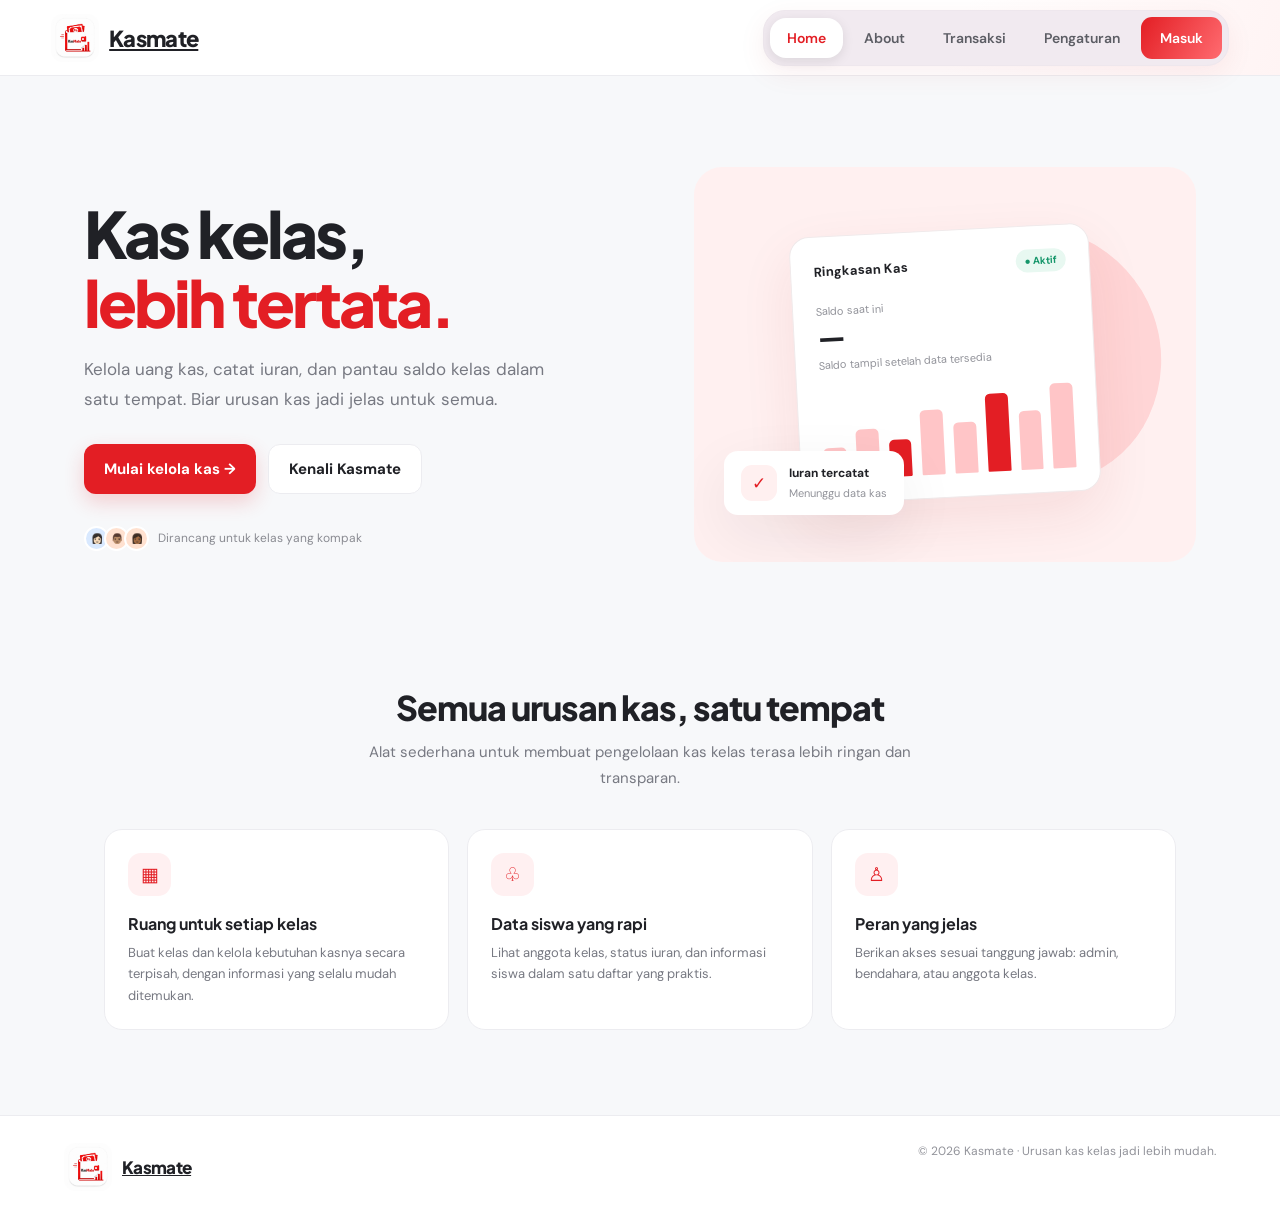
==== commit 4194e307: "backend connection and some ui improvement" ====
--- a/index.html
+++ b/index.html
@@ -1,92 +1,88 @@
 <!doctype html>
 <html lang="id">
+
 <head>
-<meta charset="utf-8">
-<meta name="viewport" content="width=device-width,initial-scale=1">
-<meta name="theme-color" content="#E31E24">
-<title>Kasmate — Kas kelas, lebih tertata</title>
-<link rel="stylesheet" href="./css/style.css">
+    <meta charset="utf-8">
+    <meta name="viewport" content="width=device-width,initial-scale=1">
+    <meta name="theme-color" content="#E31E24">
+    <title>Kasmate — Kas kelas, lebih tertata</title>
+    <link rel="stylesheet" href="./css/style.css">
 </head>
+
 <body>
-<div class="shell">
-<header class="topbar">
+    <div class="shell">
+        <header class="topbar">
             <a class="brand" href="index.html">
-<img class="brand-image" src="./assets/kasmate-logo.png"
-                    alt="Logo Kasmate">Kasmate</a>
-<button class="mobile-menu"
-                onclick="document.querySelector('.nav').classList.toggle('open')">☰</button>
+                <img class="brand-image" src="./assets/kasmate-logo.png" alt="Logo Kasmate">Kasmate</a>
+            <button class="mobile-menu" onclick="document.querySelector('.nav').classList.toggle('open')">☰</button>
             <nav class="nav" id="nav">
-<a data-page="home"  href="index.html">Home</a>
-<a
-                    data-page="about" href="about.html">About</a>
-<a data-page="dashboard"
-                    href="dashboard.html">Dashboard</a>
-<a data-page="transactions" href="transactions.html">Transaksi</a>
-<a data-page="settings"
-                    href="settings.html">Settings</a>
-<button class="nav-cta" id="accountBtn"
-                    onclick="accountAction()">Masuk</button>
-</nav>
+                <a data-page="home" href="index.html">Home</a>
+                <a data-page="about" href="about.html">About</a>
+                <a data-page="dashboard" href="dashboard.html">Dashboard</a>
+                <a data-page="transactions" href="transactions.html">Transaksi</a>
+                <a data-page="settings" href="settings.html">Settings</a>
+                <button class="nav-cta" id="accountBtn" onclick="accountAction()">Masuk</button>
+            </nav>
         </header>
-<main>
-<section class="page active" id="home">
+        <main>
+            <section class="page active" id="home">
                 <div class="hero">
                     <div>
                         <h1>Kas kelas,<br>
-<em>lebih tertata.</em>
-</h1>
+                            <em>lebih tertata.</em>
+                        </h1>
                         <p class="lead">Kelola uang kas, catat iuran, dan pantau saldo kelas dalam satu tempat. Biar
                             urusan kas jadi jelas untuk semua.</p>
                         <div class="actions">
-<button class="primary" onclick="go('register')">Mulai kelola kas
+                            <button class="primary" onclick="go('register')">Mulai kelola kas
                                 <span>→</span>
-</button>
-<button class="secondary" onclick="go('about')">Kenali
+                            </button>
+                            <button class="secondary" onclick="go('about')">Kenali
                                 Kasmate</button>
-</div>
+                        </div>
                         <div class="trust">
                             <div class="avatars">
-<span>👩🏻</span>
-<span>👨🏽</span>
-<span>👩🏾</span>
-</div>Dirancang
+                                <span>👩🏻</span>
+                                <span>👨🏽</span>
+                                <span>👩🏾</span>
+                            </div>Dirancang
                             untuk kelas yang kompak
                         </div>
                     </div>
                     <div class="hero-art">
                         <div class="blob">
-</div>
+                        </div>
                         <div class="dash-card">
                             <div class="dash-head">
-<span>Ringkasan Kas</span>
-<span class="badge">● Aktif</span>
-</div>
+                                <span>Ringkasan Kas</span>
+                                <span class="badge">● Aktif</span>
+                            </div>
                             <div class="sub">Saldo saat ini</div>
                             <div class="balance">—</div>
                             <div class="sub">Saldo tampil setelah data tersedia</div>
                             <div class="chart">
-<i>
-</i>
-<i>
-</i>
-<i>
-</i>
-<i>
-</i>
-<i>
-</i>
-<i>
-</i>
-<i>
-</i>
-<i>
-</i>
-</div>
+                                <i>
+                                </i>
+                                <i>
+                                </i>
+                                <i>
+                                </i>
+                                <i>
+                                </i>
+                                <i>
+                                </i>
+                                <i>
+                                </i>
+                                <i>
+                                </i>
+                                <i>
+                                </i>
+                            </div>
                         </div>
                         <div class="mini-card">
                             <div class="mini-icon">✓</div>
                             <div>
-<strong>Iuran tercatat</strong>
+                                <strong>Iuran tercatat</strong>
                                 <div class="sub">Menunggu data kas</div>
                             </div>
                         </div>
@@ -118,42 +114,42 @@
                     </div>
                 </div>
             </section>
-</main>
-<footer class="footer">
+        </main>
+        <footer class="footer">
             <a class="brand" href="index.html">
-<img class="brand-image" src="./assets/kasmate-logo.png"
-                    alt="Logo Kasmate">Kasmate</a>
-<span>© 2026 Kasmate · Urusan kas kelas jadi lebih mudah.</span>
+                <img class="brand-image" src="./assets/kasmate-logo.png" alt="Logo Kasmate">Kasmate</a>
+            <span>© 2026 Kasmate · Urusan kas kelas jadi lebih mudah.</span>
         </footer>
-</div>
-<div class="modal-back" id="modalBack" onclick="if(event.target===this)closeModal()">
-<div class="modal">
-<h2>Daftarkan kelas</h2>
-<p>Buat ruang baru untuk mengelola kas kelas.</p>
-<div class="field">
-<label>Nama kelas</label>
-<input id="newClassName" placeholder="Contoh: XI PPLG 2">
-</div>
-<div class="field">
-<label>Nama sekolah</label>
-<input id="newSchool" placeholder="Contoh: SMK Telkom Bandung">
-</div>
-<div class="field">
-<label>Tahun ajaran</label>
-<select id="newYear">
-<option>2026/2027</option>
-<option>2025/2026</option>
-</select>
-</div>
-<div class="modal-actions">
-<button class="secondary" onclick="closeModal()">Batal</button>
-<button class="primary" onclick="addClass()">Buat kelas</button>
-</div>
-</div>
-</div>
-<div class="toast" id="toast">
-</div>
-<script src="./js/app.js">
-</script>
+    </div>
+    <div class="modal-back" id="modalBack" onclick="if(event.target===this)closeModal()">
+        <div class="modal">
+            <h2>Daftarkan kelas</h2>
+            <p>Buat ruang baru untuk mengelola kas kelas.</p>
+            <div class="field">
+                <label>Nama kelas</label>
+                <input id="newClassName" placeholder="Contoh: XI PPLG 2">
+            </div>
+            <div class="field">
+                <label>Nama sekolah</label>
+                <input id="newSchool" placeholder="Contoh: SMK Telkom Bandung">
+            </div>
+            <div class="field">
+                <label>Tahun ajaran</label>
+                <select id="newYear">
+                    <option>2026/2027</option>
+                    <option>2025/2026</option>
+                </select>
+            </div>
+            <div class="modal-actions">
+                <button class="secondary" onclick="closeModal()">Batal</button>
+                <button class="primary" onclick="addClass()">Buat kelas</button>
+            </div>
+        </div>
+    </div>
+    <div class="toast" id="toast">
+    </div>
+    <script src="./js/app.js">
+    </script>
 </body>
+
 </html>
--- a/css/style.css
+++ b/css/style.css
@@ -86,6 +86,10 @@
         text-decoration: none;
         font-size: 14px;
         font-weight: 600;
+    }
+
+    .nav [hidden] {
+        display: none !important;
     }
 
     .nav button:hover,
@@ -641,16 +645,23 @@
     }
 
     .dashboard-class-grid {
-        grid-template-columns: minmax(0, 340px);
+        grid-template-columns: minmax(0, 300px);
         margin: 22px 0 24px;
+    }
+
+    .dashboard-class-grid.class-picker {
+        grid-template-columns: repeat(auto-fit, minmax(150px, 220px));
+        margin: 12px 0 20px;
     }
 
     .class-card {
         background: white;
         border: 1px solid var(--line);
-        border-radius: 17px;
-        padding: 21px;
+        border-radius: 13px;
+        padding: 17px;
+        min-height: 158px;
         transition: .2s;
+        cursor: pointer;
     }
 
     .class-card:hover {
@@ -658,6 +669,21 @@
         transform: translateY(-2px);
     }
 
+    .class-card.selected {
+        border-color: var(--red);
+        box-shadow: 0 0 0 3px #e31e2415;
+    }
+
+    .class-picker .class-card {
+        min-height: 0;
+        padding: 13px 16px;
+    }
+
+    .class-picker .class-card h3 {
+        margin: 0;
+        font-size: 14px;
+    }
+
     .class-card .top {
         display: flex;
         justify-content: space-between;
@@ -666,22 +692,44 @@
 
     .class-card h3 {
         font: 700 17px 'Plus Jakarta Sans';
-        margin: 17px 0 5px;
-    }
-
-    .class-card p {
-        font-size: 12px;
-        color: var(--muted);
-        margin-bottom: 20px;
+        margin: 0;
+    }
+
+    .class-card .class-year {
+        font-size: 11px;
+        color: var(--muted);
+        margin: 4px 0 0;
     }
 
     .class-foot {
-        display: flex;
+        display: grid;
+        grid-template-columns: 1fr auto;
         justify-content: space-between;
-        align-items: center;
-        font-size: 12px;
-        border-top: 1px solid var(--line);
-        padding-top: 14px;
+        gap: 12px;
+        margin-top: 18px;
+    }
+
+    .class-metric small {
+        display: block;
+        color: var(--muted);
+        font-size: 9px;
+        font-weight: 600;
+    }
+
+    .class-metric strong {
+        display: block;
+        margin-top: 3px;
+        color: var(--ink);
+        font-size: 13px;
+        font-weight: 600;
+    }
+
+    .class-cash {
+        text-align: right;
+    }
+
+    .class-cash strong {
+        color: var(--green);
     }
 
     .text-btn {
@@ -830,12 +878,29 @@
 
     .notice {
         padding: 12px 14px;
-        background: #e9f8f0;
-        color: #187c59;
+        border: 1px solid transparent;
         border-radius: 10px;
         margin: 12px 0;
         font-size: 12px;
         display: none;
+    }
+
+    .notice-error {
+        background: #fff0f0;
+        border-color: #ffd1d1;
+        color: #b42318;
+    }
+
+    .notice-warning {
+        background: #fff7dc;
+        border-color: #ffe6a3;
+        color: #805400;
+    }
+
+    .notice-success {
+        background: #e9f8f0;
+        border-color: #c6ecd8;
+        color: #187c59;
     }
 
     .toast {
@@ -903,6 +968,75 @@
         margin-top: 18px;
     }
 
+    .student-dialog {
+        width: min(720px, calc(100vw - 32px));
+        max-height: min(88vh, 760px);
+        overflow-y: auto;
+        padding: 24px;
+        border: 1px solid var(--line);
+        border-radius: 20px;
+        color: var(--ink);
+        background: #fff;
+        box-shadow: 0 28px 90px #0005;
+    }
+
+    .student-dialog:modal {
+        overscroll-behavior: contain;
+    }
+
+    .student-dialog::backdrop {
+        overflow: hidden;
+        overscroll-behavior: contain;
+        background: rgb(15 16 22 / 68%);
+        backdrop-filter: blur(3px);
+    }
+
+    .student-dialog-head {
+        display: flex;
+        align-items: center;
+        justify-content: space-between;
+        gap: 16px;
+        margin-bottom: 22px;
+    }
+
+    .student-dialog-head h2 {
+        margin: 0;
+        font: 700 21px 'Plus Jakarta Sans';
+    }
+
+    .student-dialog-close {
+        flex: 0 0 auto;
+        width: 38px;
+        height: 38px;
+        display: grid;
+        place-items: center;
+        border: 1px solid var(--line);
+        border-radius: 11px;
+        color: var(--muted);
+        background: transparent;
+        font-size: 24px;
+        line-height: 1;
+    }
+
+    .student-dialog-close:hover {
+        color: var(--red);
+        border-color: var(--red);
+    }
+
+    .student-dialog-close:focus-visible,
+    .student-register-trigger:focus-visible {
+        outline: 3px solid #e31e2455;
+        outline-offset: 3px;
+    }
+
+    .student-register-trigger {
+        flex: 0 0 auto;
+    }
+
+    body.dark .student-dialog {
+        background: #191A20;
+    }
+
     .about-grid {
         display: grid;
         grid-template-columns: 1fr 1fr;
@@ -1086,6 +1220,45 @@
         .auth-aside {
             display: none;
         }
+
+    .toast-error {
+        background: #fff0f0;
+        border: 1px solid #ffd1d1;
+        color: #b42318;
+    }
+
+    .toast-warning {
+        background: #fff7dc;
+        border: 1px solid #ffe6a3;
+        color: #805400;
+    }
+
+    .toast-success {
+        background: #e9f8f0;
+        border: 1px solid #c6ecd8;
+        color: #187c59;
+    }
+
+    body.dark .notice-error,
+    body.dark .toast-error {
+        background: #351c1c;
+        border-color: #693434;
+        color: #ff9999;
+    }
+
+    body.dark .notice-warning,
+    body.dark .toast-warning {
+        background: #342a16;
+        border-color: #6a5120;
+        color: #ffd76d;
+    }
+
+    body.dark .notice-success,
+    body.dark .toast-success {
+        background: #173126;
+        border-color: #285d45;
+        color: #71d6a7;
+    }
 
         .auth-content {
             padding: 42px 22px;
@@ -1533,6 +1706,58 @@
         overflow: hidden;
     }
 
+    .dashboard-intro [hidden],
+    #classGrid[hidden] {
+        display: none !important;
+    }
+
+    .dashboard-intro.has-class-details {
+        min-height: 196px;
+    }
+
+    .dashboard-class-details {
+        position: relative;
+        z-index: 1;
+        flex: 1 1 auto;
+        min-width: 0;
+    }
+
+    .dashboard-intro .dashboard-class-details h2 {
+        margin: 0;
+        font: 700 25px 'Plus Jakarta Sans';
+        letter-spacing: -.5px;
+    }
+
+    .dashboard-class-details > p {
+        margin: 7px 0 18px;
+        color: #ffe9ea;
+        font-size: 12px;
+    }
+
+    .dashboard-class-metrics {
+        display: flex;
+        align-items: flex-end;
+        justify-content: space-between;
+        gap: 28px;
+        max-width: 410px;
+    }
+
+    .dashboard-class-metric small {
+        display: block;
+        color: #ffe9ea;
+        font-size: 9px;
+        font-weight: 700;
+        letter-spacing: .04em;
+    }
+
+    .dashboard-class-metric strong {
+        display: block;
+        margin-top: 4px;
+        color: #fff;
+        font-size: 14px;
+        font-weight: 700;
+    }
+
     .dashboard-intro h2 {
         margin: 8px 0;
         font-size: 26px;
@@ -1541,6 +1766,12 @@
     .dashboard-intro p {
         margin: 0;
         color: #ffe9ea;
+    }
+
+    .dashboard-intro > .secondary {
+        position: relative;
+        z-index: 1;
+        flex: 0 0 auto;
     }
 
     .dash-mark {
@@ -1554,6 +1785,8 @@
     }
 
     .api-stats { grid-template-columns:repeat(2,minmax(0,1fr)); align-items:stretch; }
+    .api-stats #apiConnection:not([hidden]) { display:block; margin-top:6px; color:#b42318; }
+    body.dark .api-stats #apiConnection:not([hidden]) { color:#ff9999; }
     .history-grid { display:grid; grid-template-columns:repeat(2,minmax(0,1fr)); gap:18px; margin:0 0 22px; }
     .history-card { min-width:0; }
     .history-card h2 { margin:0 0 5px; font:700 18px 'Plus Jakarta Sans'; }
@@ -1567,12 +1800,19 @@
     .history-item-amount { flex:0 0 auto; font-size:13px; font-weight:700; color:var(--ink); }
     .history-item.expense .history-item-amount { color:var(--red); }
     @media(max-width:700px) { .history-grid { grid-template-columns:1fr; gap:14px; } }
-    .student-registration { margin:22px 0 28px; padding:22px; border:1px solid var(--line); border-radius:16px; background:var(--surface); }
-    .student-registration h3 { margin:0 0 10px; font:700 17px 'Plus Jakarta Sans'; }
+    .student-registration { margin:0; padding:0; border:0; background:transparent; }
     .student-form-grid { display:grid; grid-template-columns:repeat(2,minmax(0,1fr)); gap:0 18px; }
     .student-registration .field { min-width:0; }
     .role-help { margin:0 0 16px; color:var(--muted); font-size:12px; line-height:1.5; }
-    @media(max-width:560px) { .student-registration { padding:16px; } .student-form-grid { grid-template-columns:1fr; } }
+    @media(max-width:560px) {
+        .student-dialog { width:calc(100vw - 24px); max-height:90vh; padding:18px; }
+        .student-dialog-head { margin-bottom:18px; }
+        .student-dialog-head h2 { font-size:19px; }
+        .student-form-grid { grid-template-columns:1fr; }
+        .dashboard-intro.has-class-details { align-items:flex-start; }
+        .dashboard-intro.has-class-details .dash-decoration { display:none; }
+        .dashboard-class-metrics { gap:22px; }
+    }
     .dashboard-students h2 {
         font: 700 19px 'Plus Jakarta Sans';
         margin: 0 0 6px;
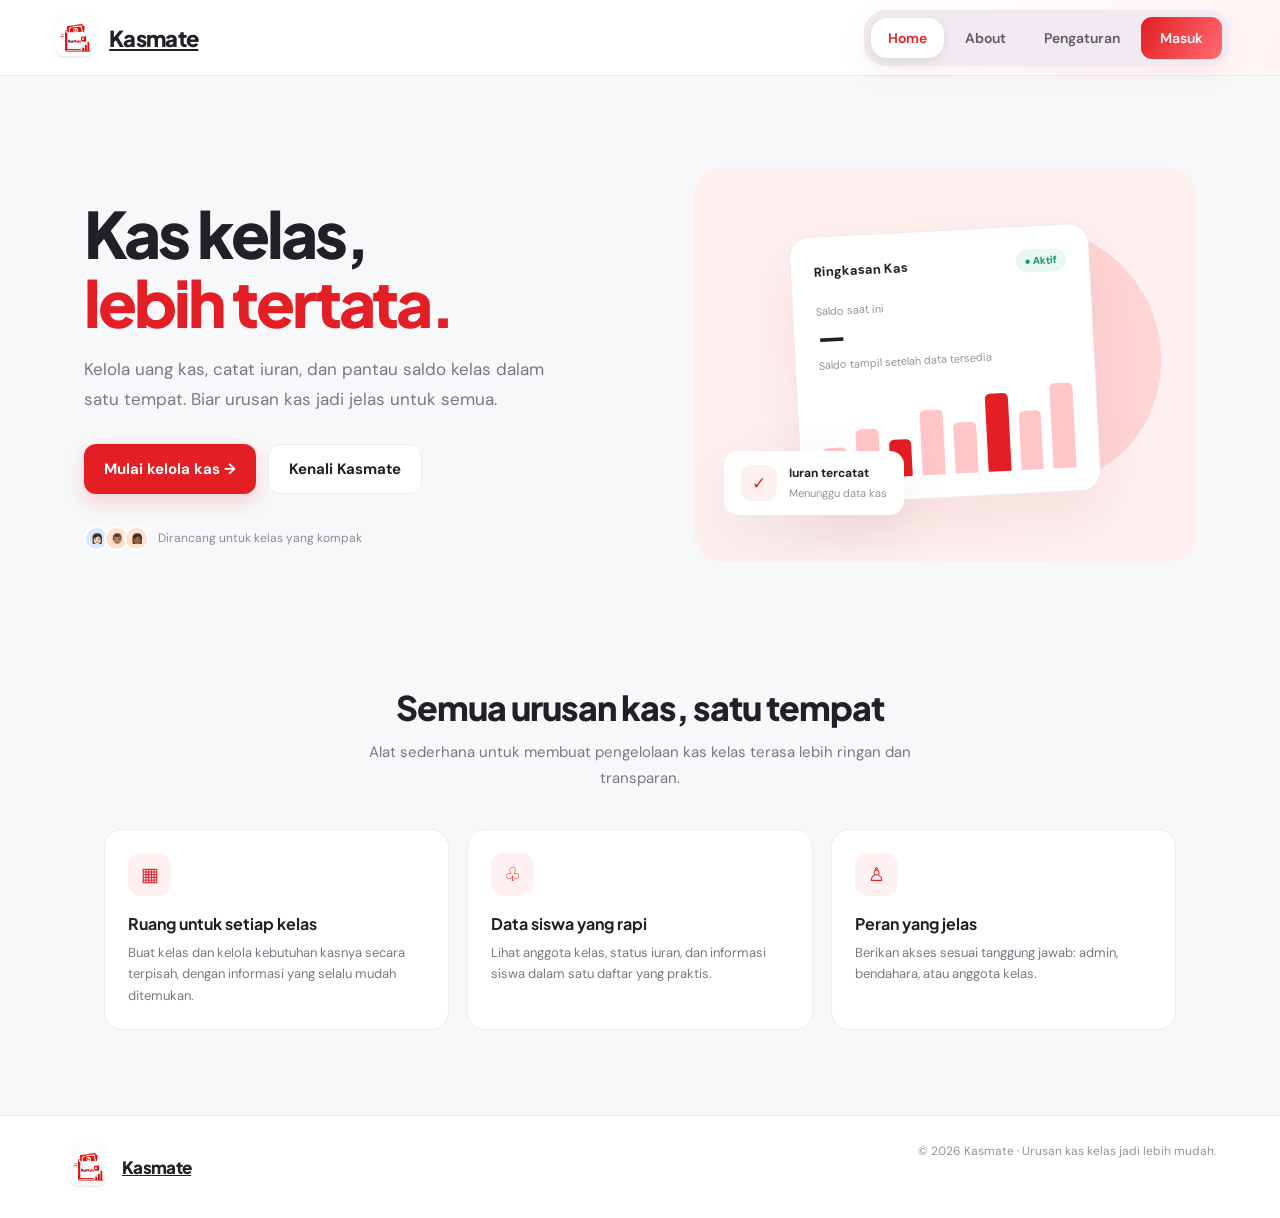
==== commit 70fd5e44: "some changes" ====
--- a/index.html
+++ b/index.html
@@ -5,6 +5,7 @@
     <meta charset="utf-8">
     <meta name="viewport" content="width=device-width,initial-scale=1">
     <meta name="theme-color" content="#E31E24">
+    <link rel="icon" type="image/png" href="./assets/kasmate-logo.png">
     <title>Kasmate — Kas kelas, lebih tertata</title>
     <link rel="stylesheet" href="./css/style.css">
 </head>
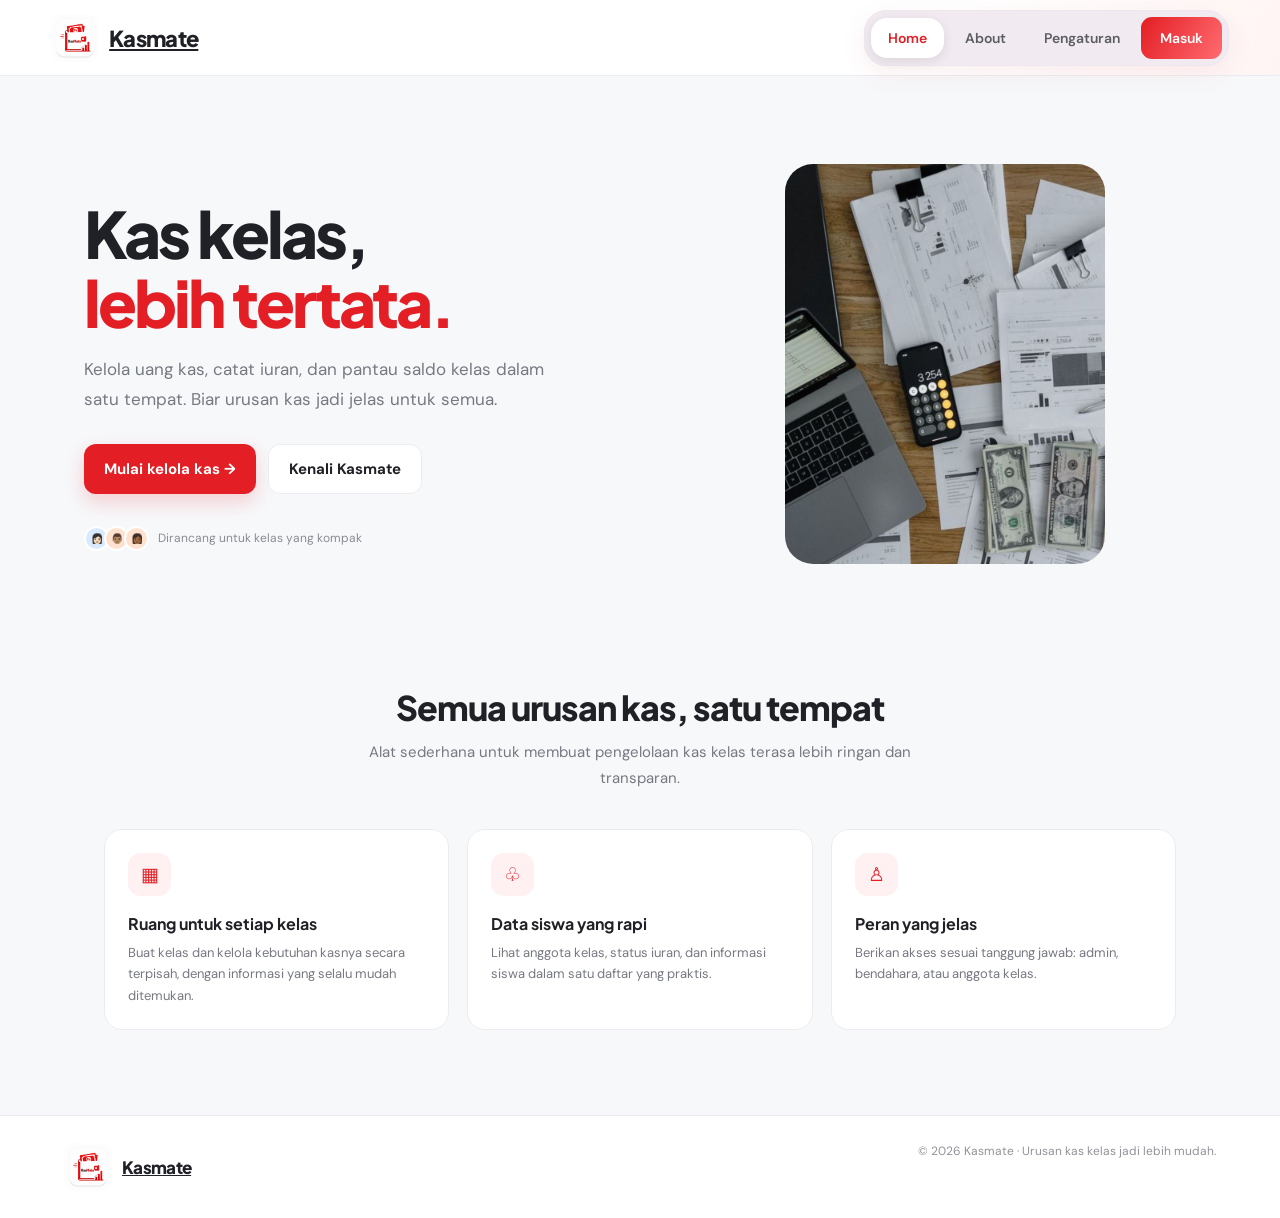
==== commit 232e9352: "ganti sedikit doang ngl" ====
--- a/index.html
+++ b/index.html
@@ -51,42 +51,7 @@
                         </div>
                     </div>
                     <div class="hero-art">
-                        <div class="blob">
-                        </div>
-                        <div class="dash-card">
-                            <div class="dash-head">
-                                <span>Ringkasan Kas</span>
-                                <span class="badge">● Aktif</span>
-                            </div>
-                            <div class="sub">Saldo saat ini</div>
-                            <div class="balance">—</div>
-                            <div class="sub">Saldo tampil setelah data tersedia</div>
-                            <div class="chart">
-                                <i>
-                                </i>
-                                <i>
-                                </i>
-                                <i>
-                                </i>
-                                <i>
-                                </i>
-                                <i>
-                                </i>
-                                <i>
-                                </i>
-                                <i>
-                                </i>
-                                <i>
-                                </i>
-                            </div>
-                        </div>
-                        <div class="mini-card">
-                            <div class="mini-icon">✓</div>
-                            <div>
-                                <strong>Iuran tercatat</strong>
-                                <div class="sub">Menunggu data kas</div>
-                            </div>
-                        </div>
+                        <img class="hero-image" src="./assets/cash-management.jpg" alt="Meja berisi laporan keuangan, laptop, kalkulator, dan uang tunai">
                     </div>
                 </div>
                 <div class="section">
@@ -153,4 +118,4 @@
     </script>
 </body>
 
-</html>+</html>
--- a/css/style.css
+++ b/css/style.css
@@ -258,13 +258,29 @@
     }
 
     .hero-art {
-        height: 395px;
+        width: min(100%, 320px);
+        height: auto;
+        aspect-ratio: 4 / 5;
+        justify-self: center;
         border-radius: 28px;
         background: #fff0f0;
         position: relative;
         overflow: hidden;
         display: grid;
         place-items: center;
+    }
+
+    .hero-image {
+        width: 100%;
+        height: 100%;
+        display: block;
+        object-fit: cover;
+        object-position: center bottom;
+        transition: filter .25s ease, transform .35s ease;
+    }
+
+    .hero-art:hover .hero-image {
+        transform: scale(1.025);
     }
 
     .blob {
@@ -1078,7 +1094,7 @@
         }
 
         .hero-art {
-            height: 350px;
+            height: auto;
         }
 
         .features {
@@ -1155,7 +1171,7 @@
         }
 
         .hero-art {
-            height: 320px;
+            height: auto;
         }
 
         .hero h1 {
@@ -1347,6 +1363,10 @@
 
     body.dark .hero-art {
         background: #351f22;
+    }
+
+    body.dark .hero-image {
+        filter: brightness(.82) saturate(.86);
     }
 
     body.dark .dash-card {
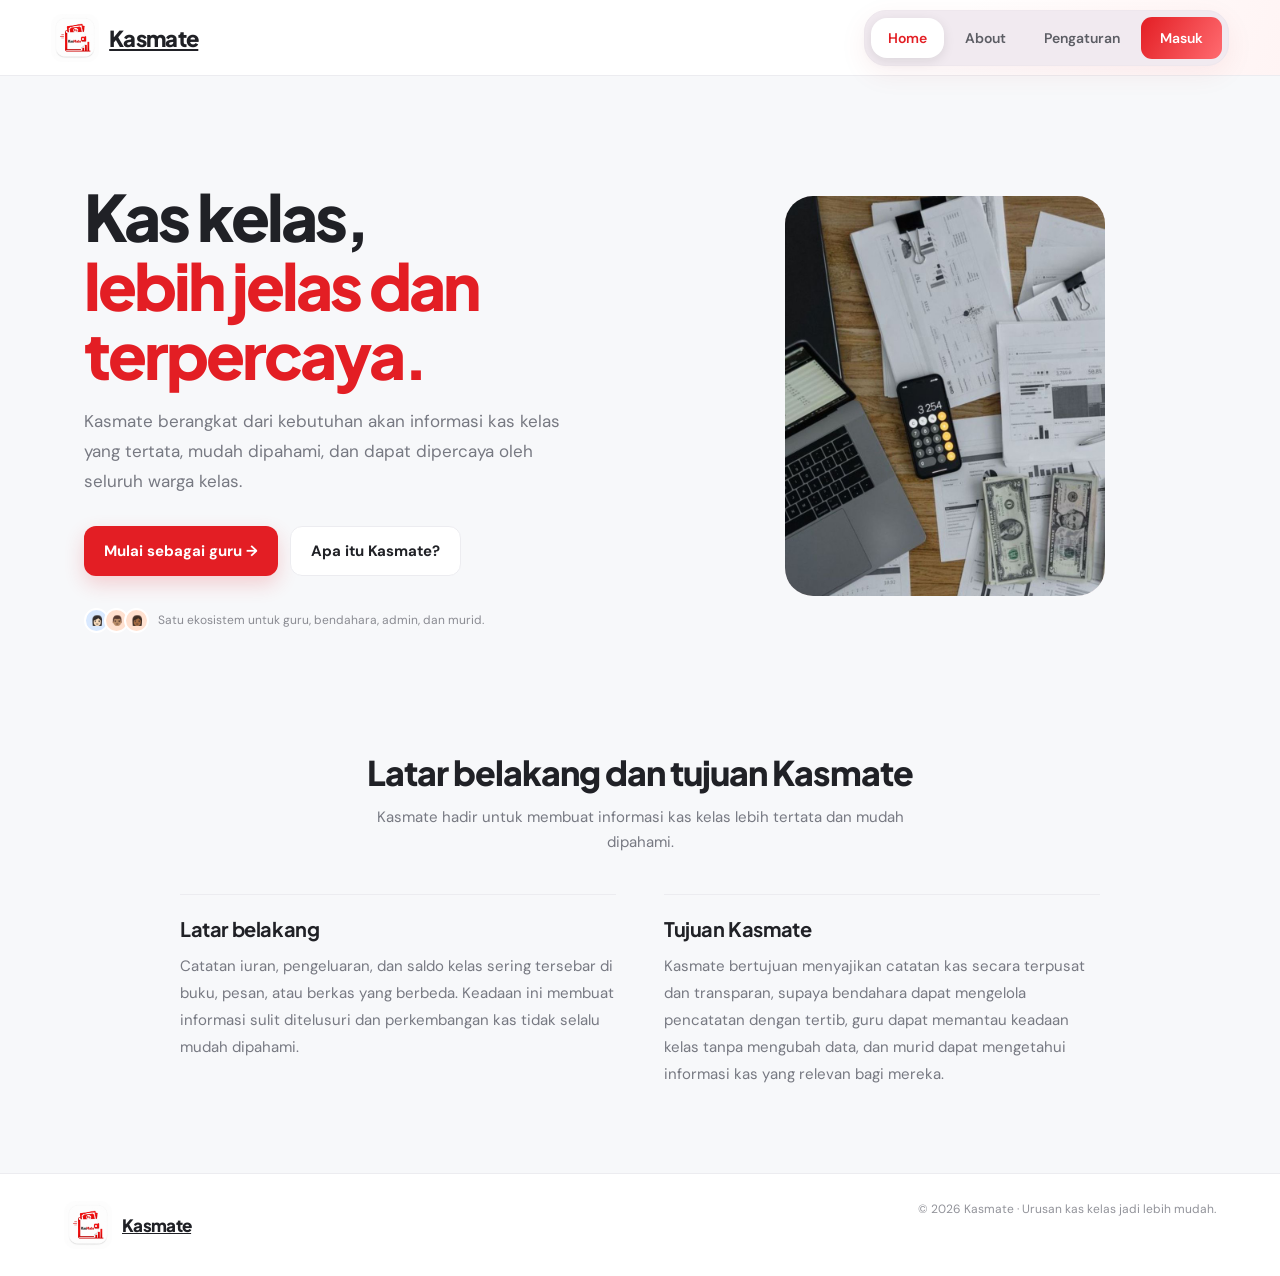
==== commit 52ba472a: "change change change" ====
--- a/index.html
+++ b/index.html
@@ -7,7 +7,7 @@
     <meta name="theme-color" content="#E31E24">
     <link rel="icon" type="image/png" href="./assets/kasmate-logo.png">
     <title>Kasmate — Kas kelas, lebih tertata</title>
-    <link rel="stylesheet" href="./css/style.css">
+    <link rel="stylesheet" href="./css/style.css?v=20261119-copy">
 </head>
 
 <body>
@@ -29,53 +29,41 @@
             <section class="page active" id="home">
                 <div class="hero">
                     <div>
-                        <h1>Kas kelas,<br>
-                            <em>lebih tertata.</em>
+                        <h1><span data-t="homeHeadline">Kas kelas,</span><br>
+                            <em data-t="homeHeadlineAccent">lebih jelas dan terpercaya.</em>
                         </h1>
-                        <p class="lead">Kelola uang kas, catat iuran, dan pantau saldo kelas dalam satu tempat. Biar
-                            urusan kas jadi jelas untuk semua.</p>
+                        <p class="lead" data-t="homeHeroCopy">Kasmate berangkat dari kebutuhan akan informasi kas kelas yang tertata, mudah dipahami, dan dapat dipercaya oleh seluruh warga kelas.</p>
                         <div class="actions">
-                            <button class="primary" onclick="go('register')">Mulai kelola kas
-                                <span>→</span>
+                            <button class="primary" onclick="go('register')"><span data-t="homeCta">Mulai sebagai guru</span>
+                                <span aria-hidden="true">→</span>
                             </button>
-                            <button class="secondary" onclick="go('about')">Kenali
-                                Kasmate</button>
+                            <button class="secondary" onclick="go('about')" data-t="aboutCta">Apa itu Kasmate?</button>
                         </div>
                         <div class="trust">
                             <div class="avatars">
                                 <span>👩🏻</span>
                                 <span>👨🏽</span>
                                 <span>👩🏾</span>
-                            </div>Dirancang
-                            untuk kelas yang kompak
+                            </div><span data-t="homeTrust">Satu ekosistem untuk guru, bendahara, admin, dan murid.</span>
                         </div>
                     </div>
                     <div class="hero-art">
                         <img class="hero-image" src="./assets/cash-management.jpg" alt="Meja berisi laporan keuangan, laptop, kalkulator, dan uang tunai">
                     </div>
                 </div>
-                <div class="section">
+                <div class="section home-story">
                     <div class="section-title">
-                        <h2>Semua urusan kas, satu tempat</h2>
-                        <p>Alat sederhana untuk membuat pengelolaan kas kelas terasa lebih ringan dan transparan.</p>
+                        <h2 data-t="homeStoryTitle">Latar belakang dan tujuan Kasmate</h2>
+                        <p data-t="homeStoryIntro">Kasmate hadir untuk membuat informasi kas kelas lebih tertata dan mudah dipahami.</p>
                     </div>
-                    <div class="features">
-                        <article class="feature">
-                            <div class="icon">▦</div>
-                            <h3>Ruang untuk setiap kelas</h3>
-                            <p>Buat kelas dan kelola kebutuhan kasnya secara terpisah, dengan informasi yang selalu
-                                mudah ditemukan.</p>
+                    <div class="home-purpose">
+                        <article>
+                            <h3 data-t="homeBackgroundTitle">Latar belakang</h3>
+                            <p data-t="homeBackgroundCopy">Catatan iuran, pengeluaran, dan saldo kelas sering tersebar di buku, pesan, atau berkas yang berbeda. Keadaan ini membuat informasi sulit ditelusuri dan perkembangan kas tidak selalu mudah dipahami.</p>
                         </article>
-                        <article class="feature">
-                            <div class="icon">♧</div>
-                            <h3>Data siswa yang rapi</h3>
-                            <p>Lihat anggota kelas, status iuran, dan informasi siswa dalam satu daftar yang praktis.
-                            </p>
-                        </article>
-                        <article class="feature">
-                            <div class="icon">♙</div>
-                            <h3>Peran yang jelas</h3>
-                            <p>Berikan akses sesuai tanggung jawab: admin, bendahara, atau anggota kelas.</p>
+                        <article>
+                            <h3 data-t="homePurposeTitle">Tujuan Kasmate</h3>
+                            <p data-t="homePurposeCopy">Kasmate bertujuan menyajikan catatan kas secara terpusat dan transparan, supaya bendahara dapat mengelola pencatatan dengan tertib, guru dapat memantau keadaan kelas tanpa mengubah data, dan murid dapat mengetahui informasi kas yang relevan bagi mereka.</p>
                         </article>
                     </div>
                 </div>
@@ -114,7 +102,7 @@
     </div>
     <div class="toast" id="toast">
     </div>
-    <script src="./js/app.js">
+    <script src="./js/app.js?v=20261119-copy">
     </script>
 </body>
 
--- a/css/style.css
+++ b/css/style.css
@@ -1943,3 +1943,127 @@
             font-size: 76px;
         }
     }
+/* Small page-top indicator shown while requests are loading database data. */
+.database-loading-bar {
+    position: fixed;
+    z-index: 10000;
+    inset: 0 auto auto 0;
+    width: 100%;
+    height: 6px;
+    overflow: hidden;
+    pointer-events: none;
+    opacity: 0;
+    transition: opacity 160ms ease;
+}
+
+.database-loading-bar.is-loading {
+    opacity: 1;
+}
+
+.database-loading-bar::after {
+    content: "";
+    display: block;
+    width: 38%;
+    height: 100%;
+    border-radius: 0 999px 999px 0;
+    background: linear-gradient(90deg, #b5121b, #e31e24, #ff6b70);
+    box-shadow: 0 0 9px rgb(227 30 36 / 45%);
+    transform: translateX(-110%);
+}
+
+.database-loading-bar.is-loading::after {
+    animation: database-loading-progress 1.15s ease-in-out infinite;
+}
+
+@keyframes database-loading-progress {
+    0% { transform: translateX(-110%); }
+    100% { transform: translateX(370%); }
+}
+
+@media (prefers-reduced-motion: reduce) {
+    .database-loading-bar.is-loading::after {
+        animation-duration: 2.5s;
+    }
+}
+
+.home-purpose {
+    display: grid;
+    grid-template-columns: repeat(2, minmax(0, 1fr));
+    gap: 48px;
+    max-width: 920px;
+    margin: 0 auto;
+}
+
+.home-purpose article,
+.about-platforms article {
+    padding-top: 21px;
+    border-top: 1px solid var(--line);
+}
+
+.home-purpose h3,
+.about-platforms h3 {
+    margin: 0 0 12px;
+    font: 700 20px 'Plus Jakarta Sans', sans-serif;
+    letter-spacing: -.4px;
+}
+
+.home-purpose p,
+.about-platforms p {
+    margin: 0;
+    color: var(--muted);
+    line-height: 1.8;
+    max-width: 62ch;
+}
+
+.about-copy>p + p {
+    margin-top: 14px;
+}
+
+.about-platforms {
+    max-width: 1120px;
+    margin: 0 auto 74px;
+    display: grid;
+    grid-template-columns: repeat(3, minmax(0, 1fr));
+    gap: 30px;
+}
+
+.platform-label {
+    display: block;
+    margin-bottom: 13px;
+    color: var(--red);
+    font-size: 11px;
+    font-weight: 800;
+    letter-spacing: 1px;
+}
+
+body.dark .home-purpose article,
+body.dark .about-platforms article {
+    border-color: #373840;
+}
+
+@media (max-width: 850px) {
+    .home-purpose {
+        gap: 30px;
+    }
+
+    .about-platforms {
+        grid-template-columns: 1fr;
+        gap: 25px;
+        margin: 0 28px 56px;
+    }
+}
+
+@media (max-width: 620px) {
+    .home-purpose {
+        grid-template-columns: 1fr;
+        gap: 25px;
+    }
+
+    .about-platforms {
+        margin: 0 22px 48px;
+    }
+
+    .about-copy h1 {
+        font-size: 44px;
+    }
+}
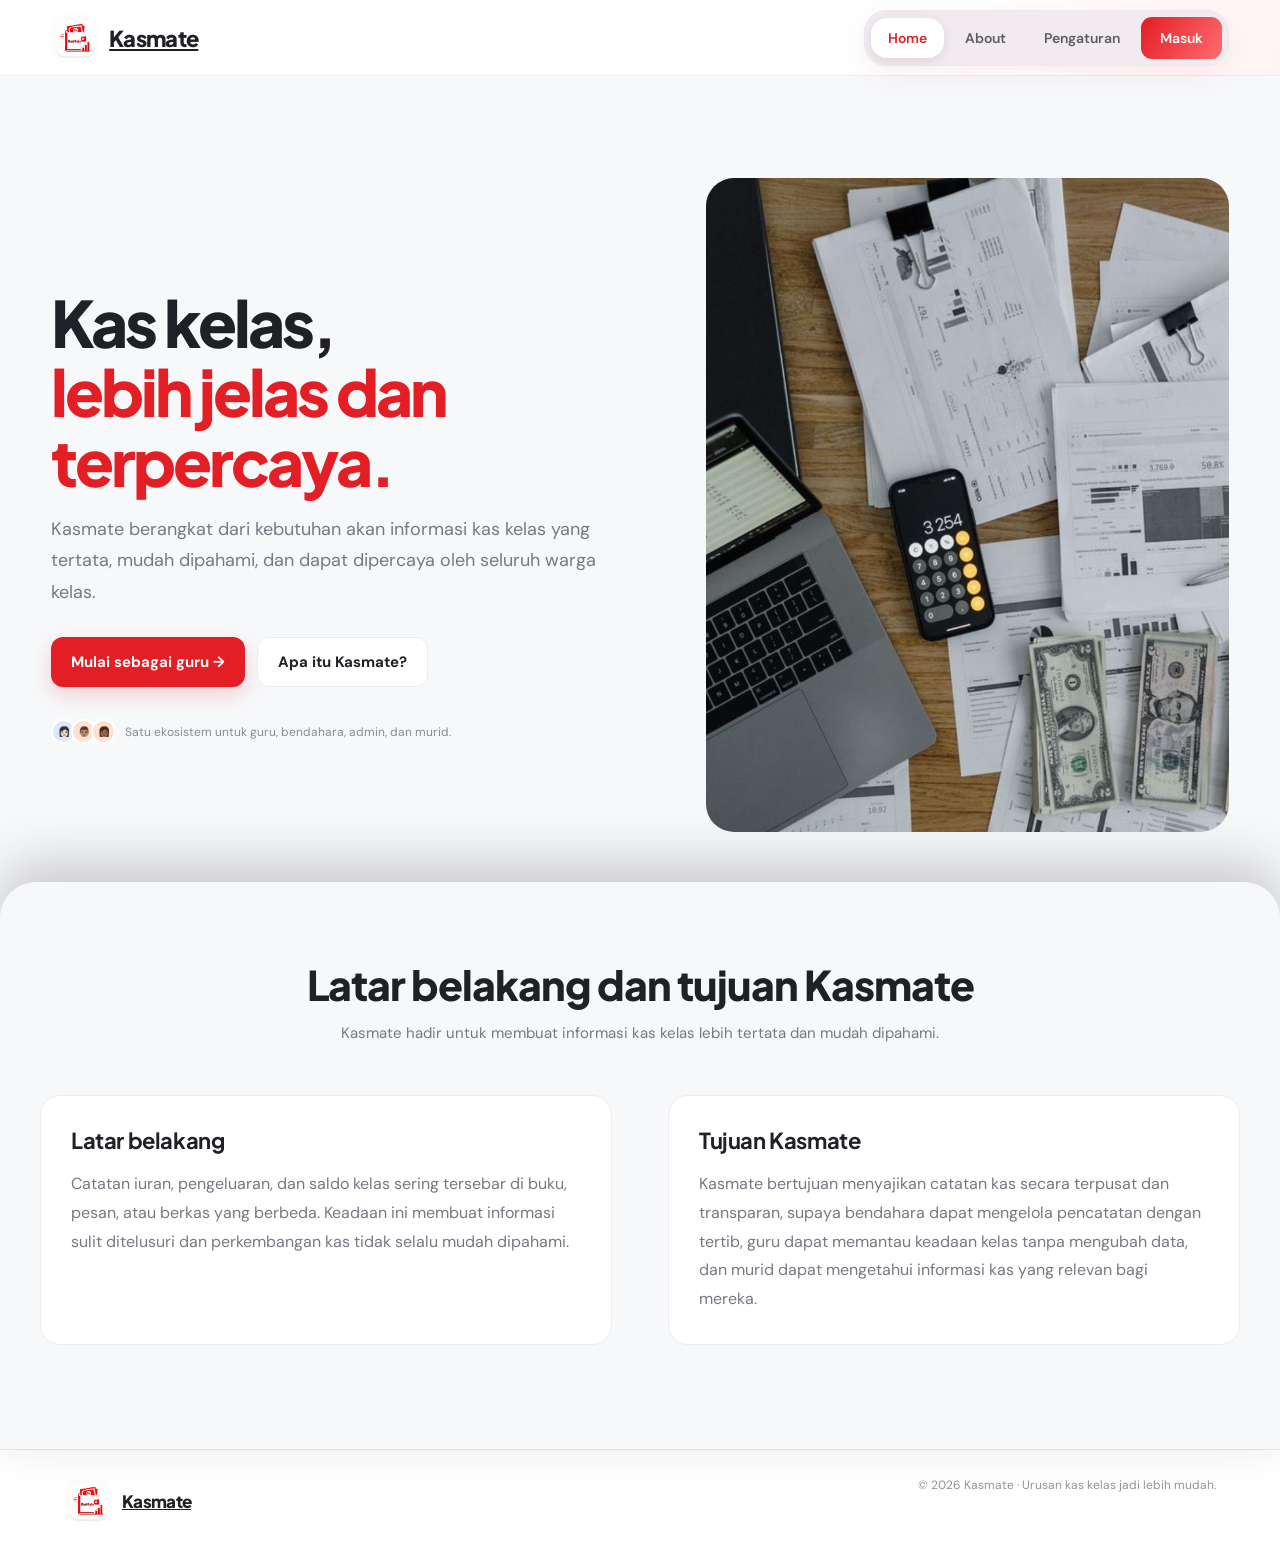
==== commit d09eb77d: "ui improvements" ====
--- a/index.html
+++ b/index.html
@@ -7,7 +7,7 @@
     <meta name="theme-color" content="#E31E24">
     <link rel="icon" type="image/png" href="./assets/kasmate-logo.png">
     <title>Kasmate — Kas kelas, lebih tertata</title>
-    <link rel="stylesheet" href="./css/style.css?v=20261119-copy">
+    <link rel="stylesheet" href="./css/style.css?v=20261119-scroll-shadow">
 </head>
 
 <body>
--- a/css/style.css
+++ b/css/style.css
@@ -146,14 +146,14 @@
     }
 
     .hero {
-        max-width: 1160px;
+        max-width: 1360px;
         margin: 0 auto;
-        padding: 84px 24px 78px;
+        padding: clamp(70px, 8vw, 110px) clamp(28px, 4vw, 64px);
         display: grid;
-        grid-template-columns: 1fr .92fr;
-        gap: 65px;
+        grid-template-columns: minmax(0, 1.05fr) minmax(0, .95fr);
+        gap: clamp(48px, 6vw, 90px);
         align-items: center;
-        min-height: 570px;
+        min-height: 640px;
     }
 
     .eyebrow {
@@ -196,9 +196,9 @@
 
     .lead {
         color: var(--muted);
-        font-size: 17px;
+        font-size: 18px;
         line-height: 1.75;
-        max-width: 490px;
+        max-width: 590px;
     }
 
     .actions {
@@ -258,7 +258,7 @@
     }
 
     .hero-art {
-        width: min(100%, 320px);
+        width: min(100%, 540px);
         height: auto;
         aspect-ratio: 4 / 5;
         justify-self: center;
@@ -409,19 +409,19 @@
     }
 
     .section {
-        max-width: 1120px;
+        max-width: 1320px;
         margin: 0 auto;
-        padding: 40px 24px 85px;
+        padding: 54px clamp(28px, 4vw, 64px) 96px;
     }
 
     .section-title {
         text-align: center;
-        max-width: 580px;
-        margin: 0 auto 38px;
+        max-width: 760px;
+        margin: 0 auto 48px;
     }
 
     .section-title h2 {
-        font: 800 34px 'Plus Jakarta Sans';
+        font: 800 clamp(32px, 3.2vw, 42px) 'Plus Jakarta Sans';
         letter-spacing: -1px;
         margin-bottom: 11px;
     }
@@ -1581,12 +1581,12 @@
     }
 
     .about-hero {
-        max-width: 1120px;
-        margin: 46px auto 34px;
-        padding: 52px;
+        max-width: 1360px;
+        margin: 56px auto 44px;
+        padding: clamp(38px, 5vw, 72px);
         display: grid;
-        grid-template-columns: 1fr .9fr;
-        gap: 44px;
+        grid-template-columns: minmax(0, 1.05fr) minmax(0, .95fr);
+        gap: clamp(44px, 6vw, 84px);
         align-items: center;
         border-radius: 30px;
         background: linear-gradient(120deg, #fff 5%, #fff5f5 52%, #FF6B7022 100%);
@@ -1611,14 +1611,14 @@
     }
 
     .about-copy>p {
-        max-width: 490px;
+        max-width: 630px;
         color: var(--muted);
         line-height: 1.8;
-        font-size: 17px;
+        font-size: 18px;
     }
 
     .about-visual {
-        min-height: 310px;
+        min-height: 420px;
         display: grid;
         place-items: center;
         position: relative;
@@ -1626,8 +1626,8 @@
 
     .about-orbit {
         position: absolute;
-        width: 260px;
-        height: 260px;
+        width: 340px;
+        height: 340px;
         border-radius: 50%;
         background: linear-gradient(135deg, #E31E24, #FF6B70);
         filter: blur(1px);
@@ -1639,8 +1639,8 @@
         background: linear-gradient(145deg, #B5121B, #E31E24 60%, #FF6B70);
         color: #fff;
         border-radius: 24px;
-        padding: 30px;
-        width: min(370px, 100%);
+        padding: 40px;
+        width: min(480px, 100%);
         box-shadow: 0 24px 55px #B5121B30;
     }
 
@@ -1654,13 +1654,15 @@
     }
 
     .about-feature h2 {
-        font-size: 25px;
+        font-size: 28px;
         line-height: 1.3;
-        margin: 22px 0 10px;
+        margin: 24px 0 12px;
     }
 
     .about-feature p {
         color: #ffe9ea;
+        font-size: 16px;
+        line-height: 1.75;
     }
 
     .about-tags {
@@ -1989,21 +1991,24 @@
 .home-purpose {
     display: grid;
     grid-template-columns: repeat(2, minmax(0, 1fr));
-    gap: 48px;
-    max-width: 920px;
+    gap: 56px;
+    max-width: 1200px;
     margin: 0 auto;
 }
 
 .home-purpose article,
 .about-platforms article {
-    padding-top: 21px;
-    border-top: 1px solid var(--line);
+    min-height: 230px;
+    padding: 30px;
+    border: 1px solid var(--line);
+    border-radius: 20px;
+    background: #fff;
 }
 
 .home-purpose h3,
 .about-platforms h3 {
-    margin: 0 0 12px;
-    font: 700 20px 'Plus Jakarta Sans', sans-serif;
+    margin: 0 0 16px;
+    font: 700 22px 'Plus Jakarta Sans', sans-serif;
     letter-spacing: -.4px;
 }
 
@@ -2013,6 +2018,7 @@
     color: var(--muted);
     line-height: 1.8;
     max-width: 62ch;
+    font-size: 16px;
 }
 
 .about-copy>p + p {
@@ -2020,7 +2026,8 @@
 }
 
 .about-platforms {
-    max-width: 1120px;
+    width: calc(100% - 48px);
+    max-width: 1360px;
     margin: 0 auto 74px;
     display: grid;
     grid-template-columns: repeat(3, minmax(0, 1fr));
@@ -2039,6 +2046,7 @@
 body.dark .home-purpose article,
 body.dark .about-platforms article {
     border-color: #373840;
+    background: #191A20;
 }
 
 @media (max-width: 850px) {
@@ -2047,9 +2055,14 @@
     }
 
     .about-platforms {
+        width: auto;
         grid-template-columns: 1fr;
         gap: 25px;
         margin: 0 28px 56px;
+    }
+
+    .about-platforms article {
+        min-height: 0;
     }
 }
 
@@ -2059,7 +2072,13 @@
         gap: 25px;
     }
 
+    .home-purpose article {
+        min-height: 0;
+        padding: 24px;
+    }
+
     .about-platforms {
+        width: auto;
         margin: 0 22px 48px;
     }
 
@@ -2067,3 +2086,85 @@
         font-size: 44px;
     }
 }
+
+@media (max-width: 620px) {
+    .hero {
+        min-height: auto;
+    }
+
+    .hero-art {
+        width: min(100%, 420px);
+    }
+}
+
+#home .hero {
+    position: sticky;
+    top: 76px;
+    z-index: 0;
+    min-height: calc(100vh - 76px);
+    min-height: calc(100svh - 76px);
+}
+
+#home .home-story {
+    position: relative;
+    z-index: 1;
+    width: 100%;
+    max-width: none;
+    margin-top: -52px;
+    padding: 76px max(28px, calc((100vw - 1240px) / 2)) 104px;
+    border-radius: 36px 36px 0 0;
+    background: var(--bg);
+    box-shadow: 0 -18px 52px rgb(32 33 38 / 22%);
+}
+
+body.dark #home .home-story {
+    box-shadow: 0 -20px 52px rgb(0 0 0 / 62%);
+}
+
+@keyframes home-story-rise {
+    from {
+        opacity: 0;
+        transform: translateY(56px);
+    }
+
+    to {
+        opacity: 1;
+        transform: translateY(0);
+    }
+}
+
+@supports (animation-timeline: view()) and (animation-range: entry 0% cover 45%) {
+    @media (prefers-reduced-motion: no-preference) {
+        #home .home-story .section-title,
+        #home .home-purpose article {
+            animation: home-story-rise auto linear both;
+            animation-timeline: view();
+            animation-range: entry 0% cover 45%;
+        }
+    }
+}
+
+@media (max-width: 620px) {
+    #home .hero {
+        top: 66px;
+        min-height: calc(100vh - 66px);
+        min-height: calc(100svh - 66px);
+    }
+
+    #home .home-story {
+        margin-top: -32px;
+        padding: 56px 22px 70px;
+        border-radius: 28px 28px 0 0;
+    }
+}
+
+@media (prefers-reduced-motion: reduce) {
+    #home .hero {
+        position: relative;
+        top: auto;
+    }
+
+    #home .home-story {
+        margin-top: 0;
+    }
+}
